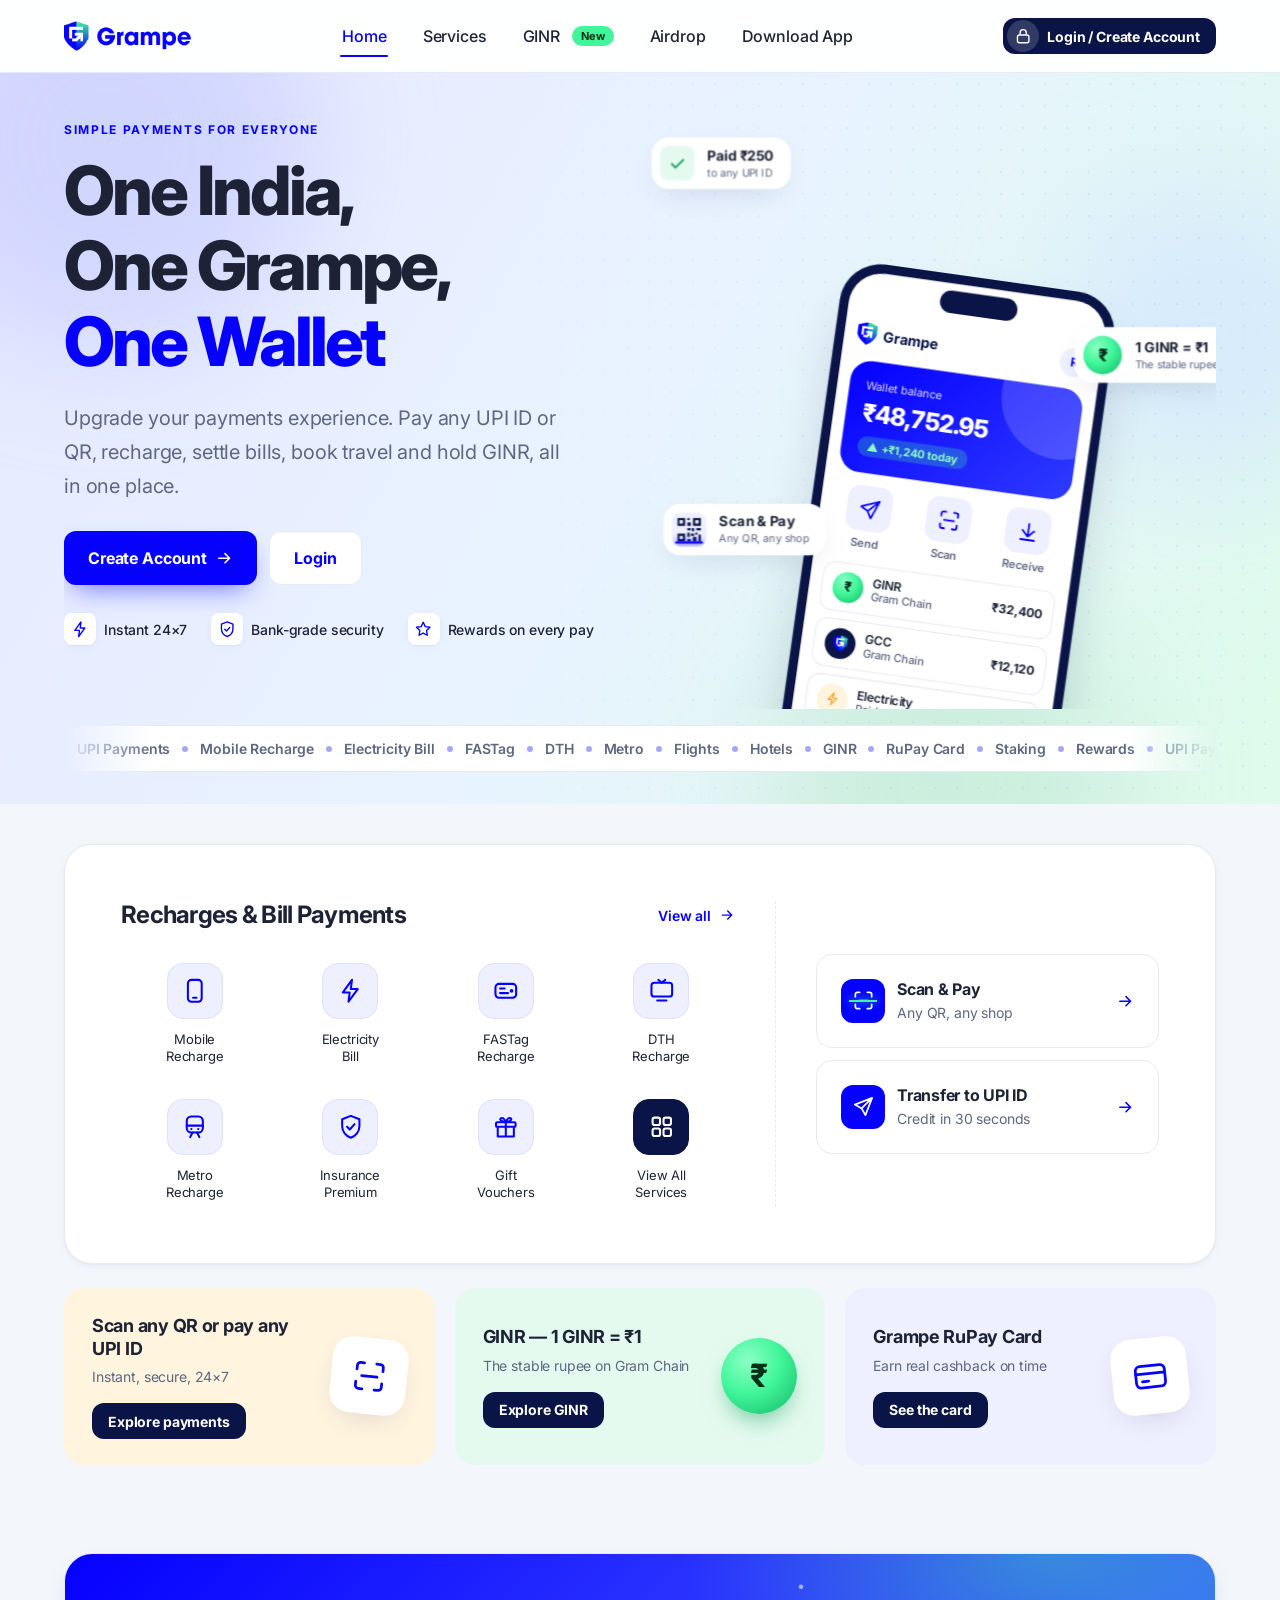
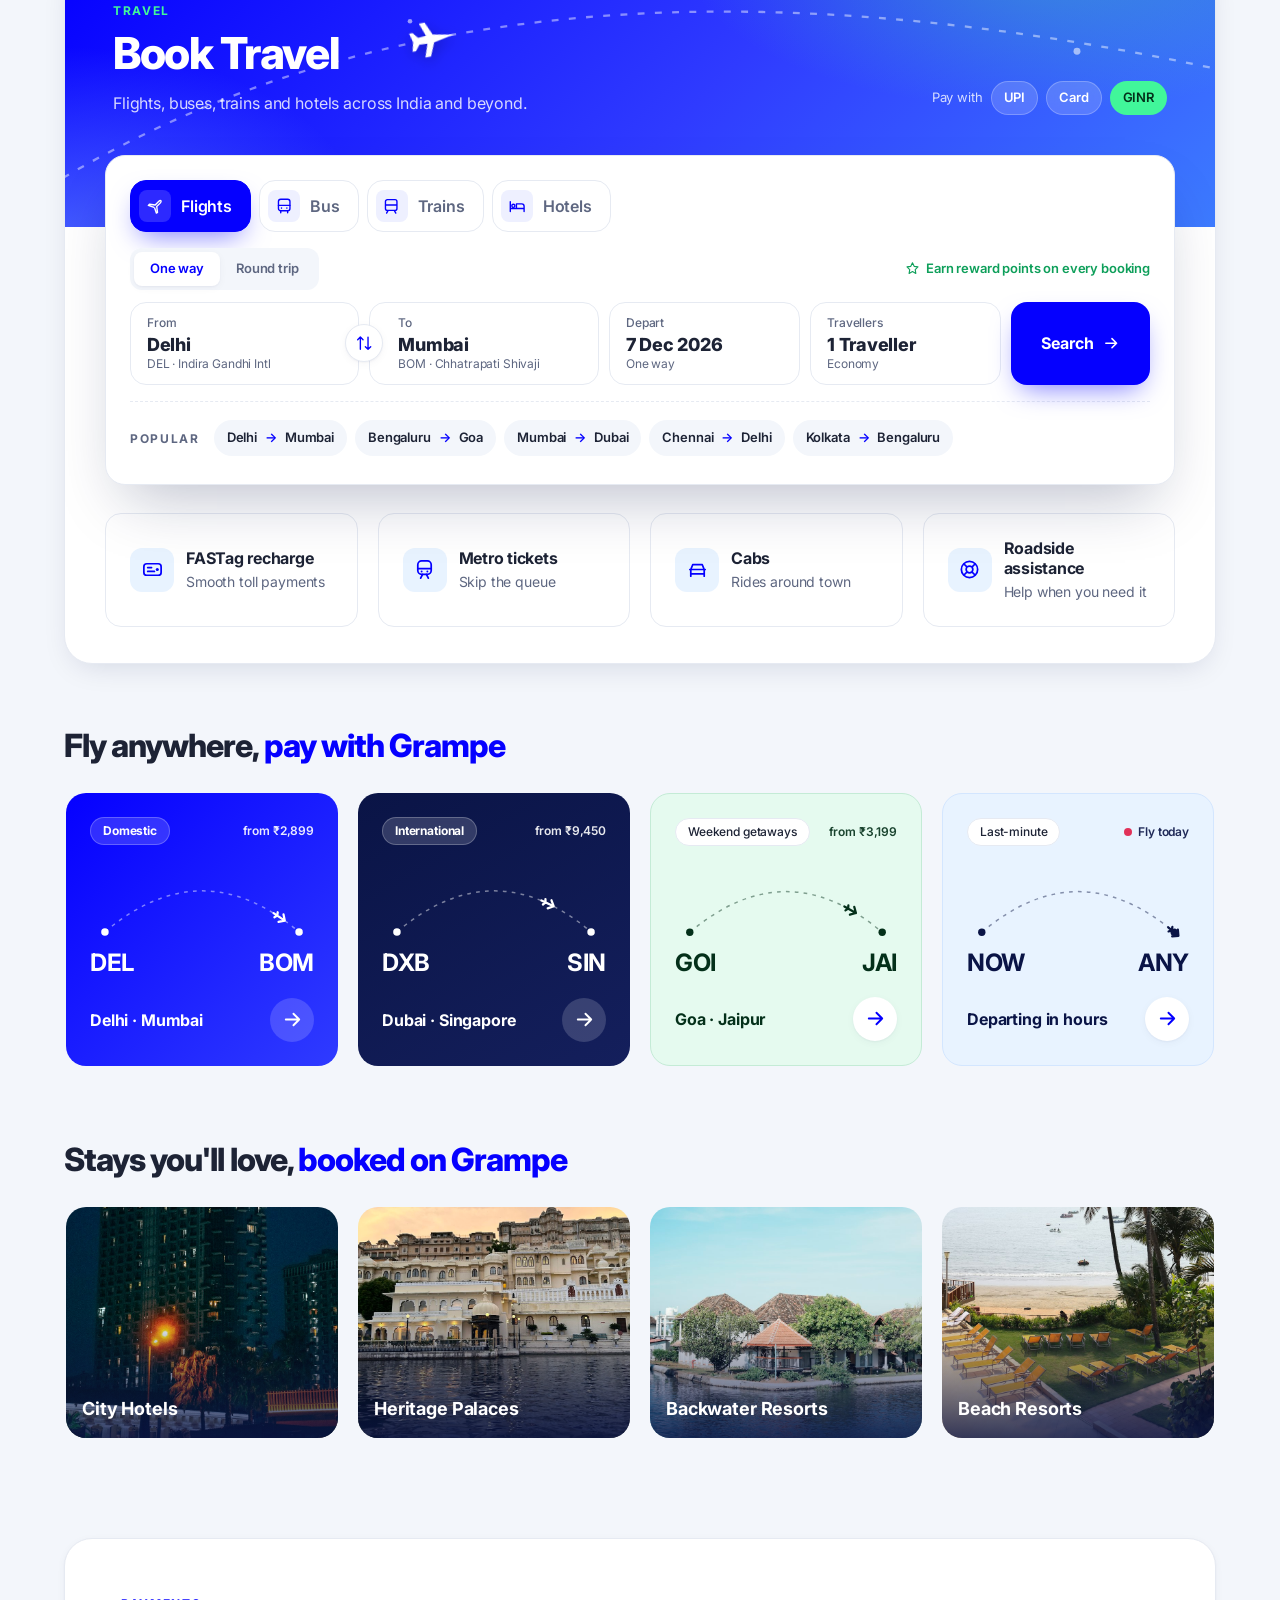
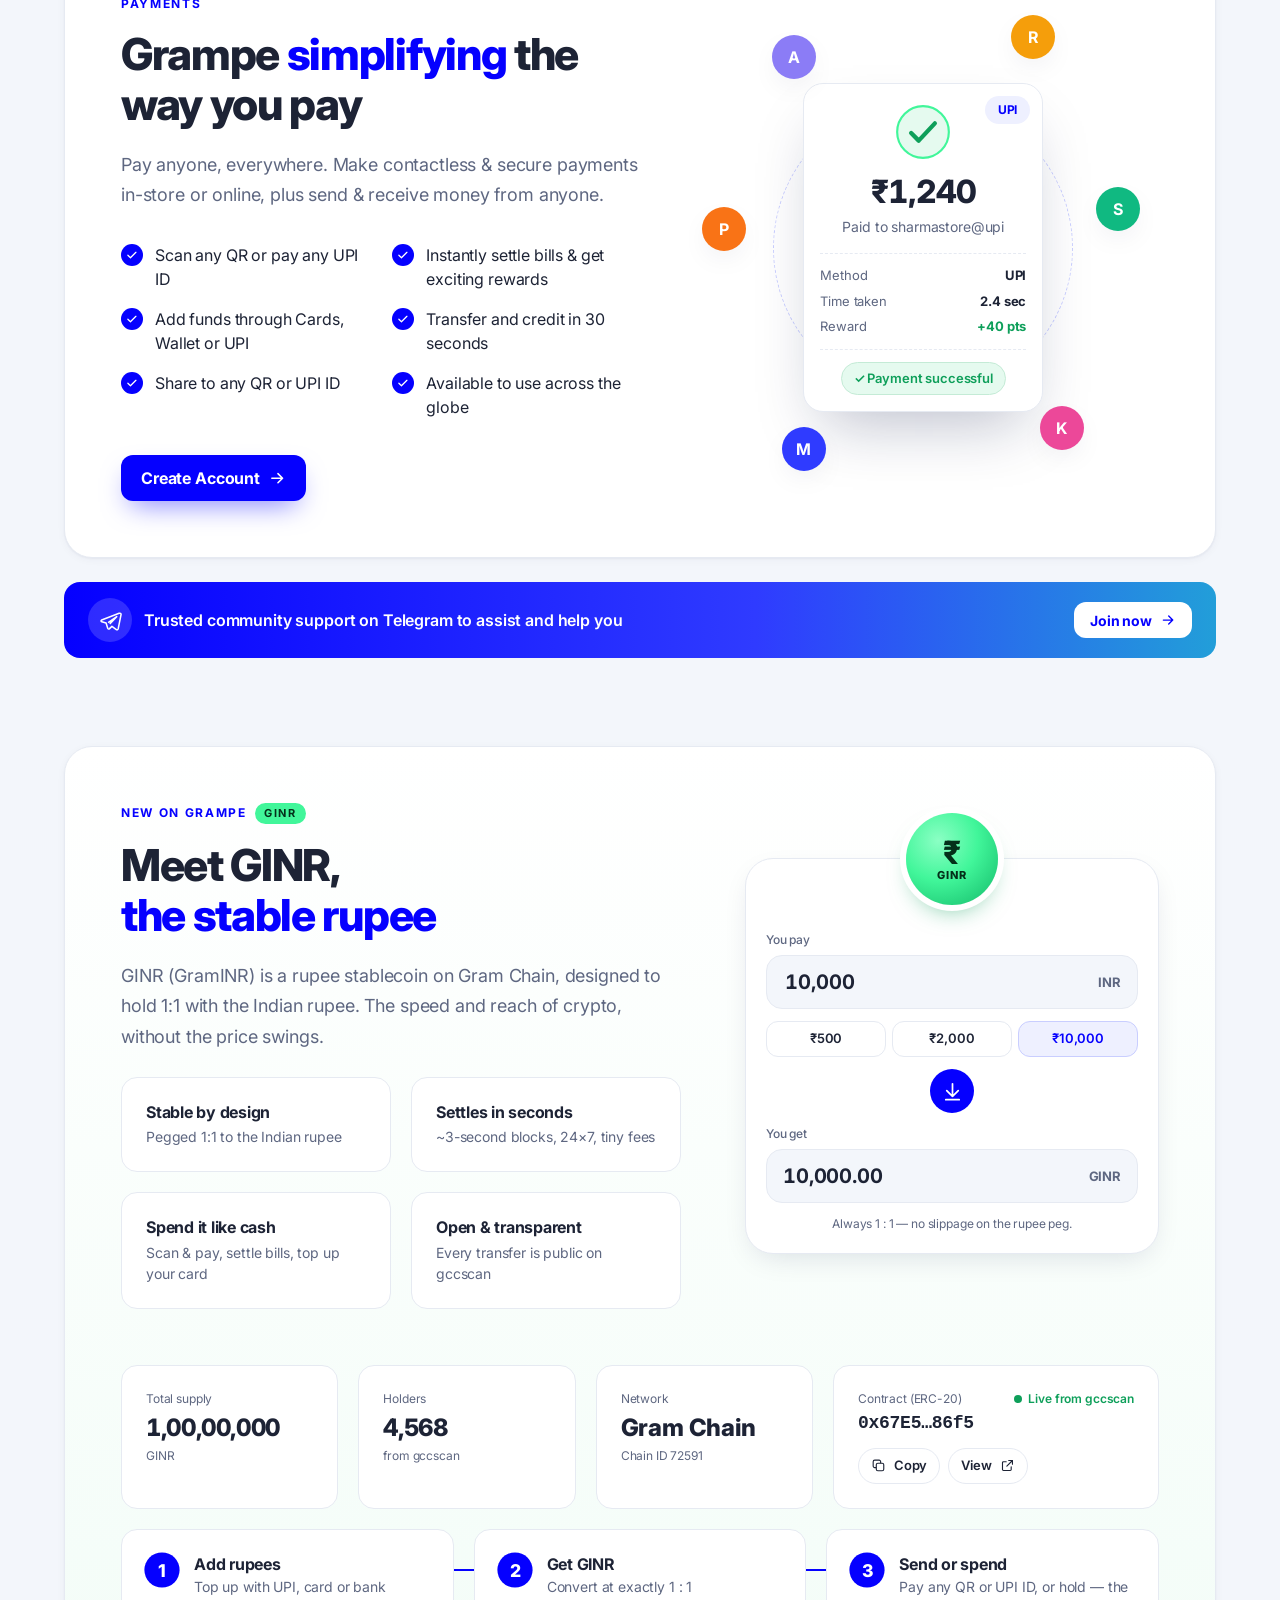
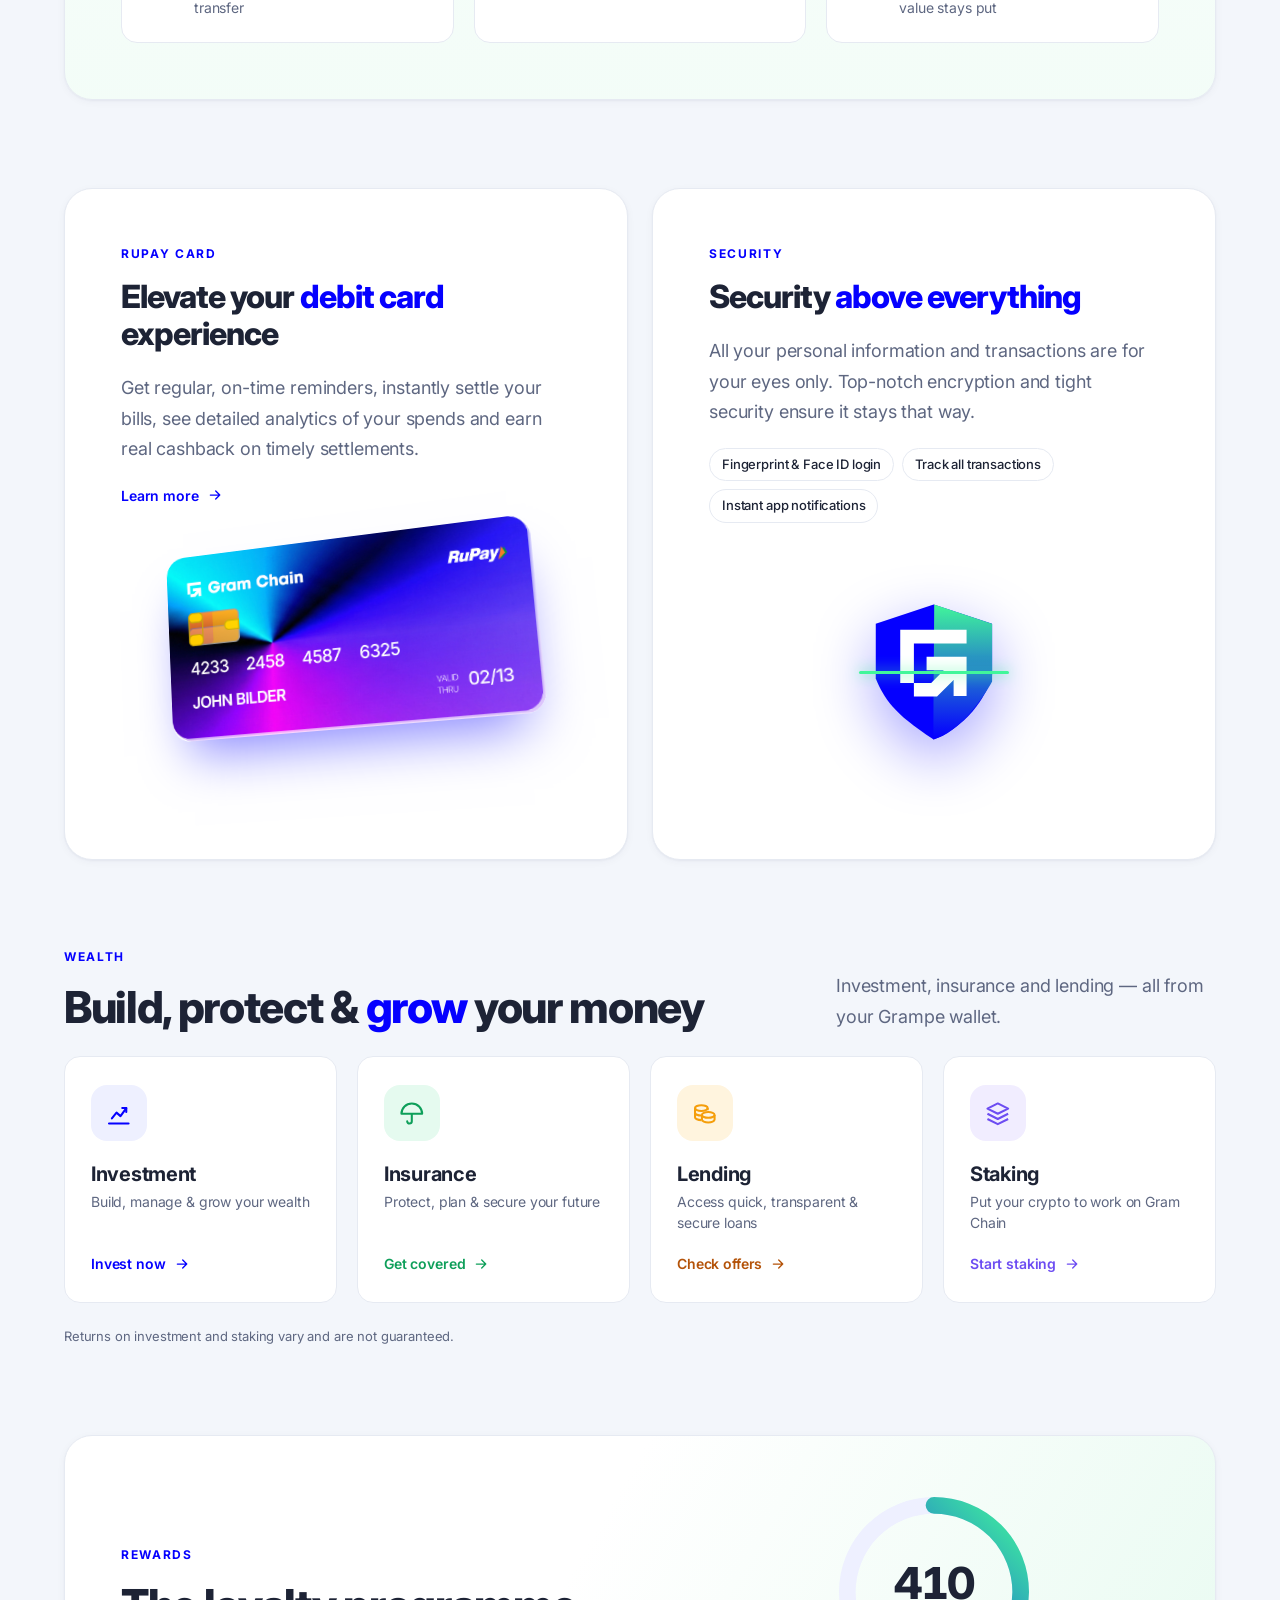
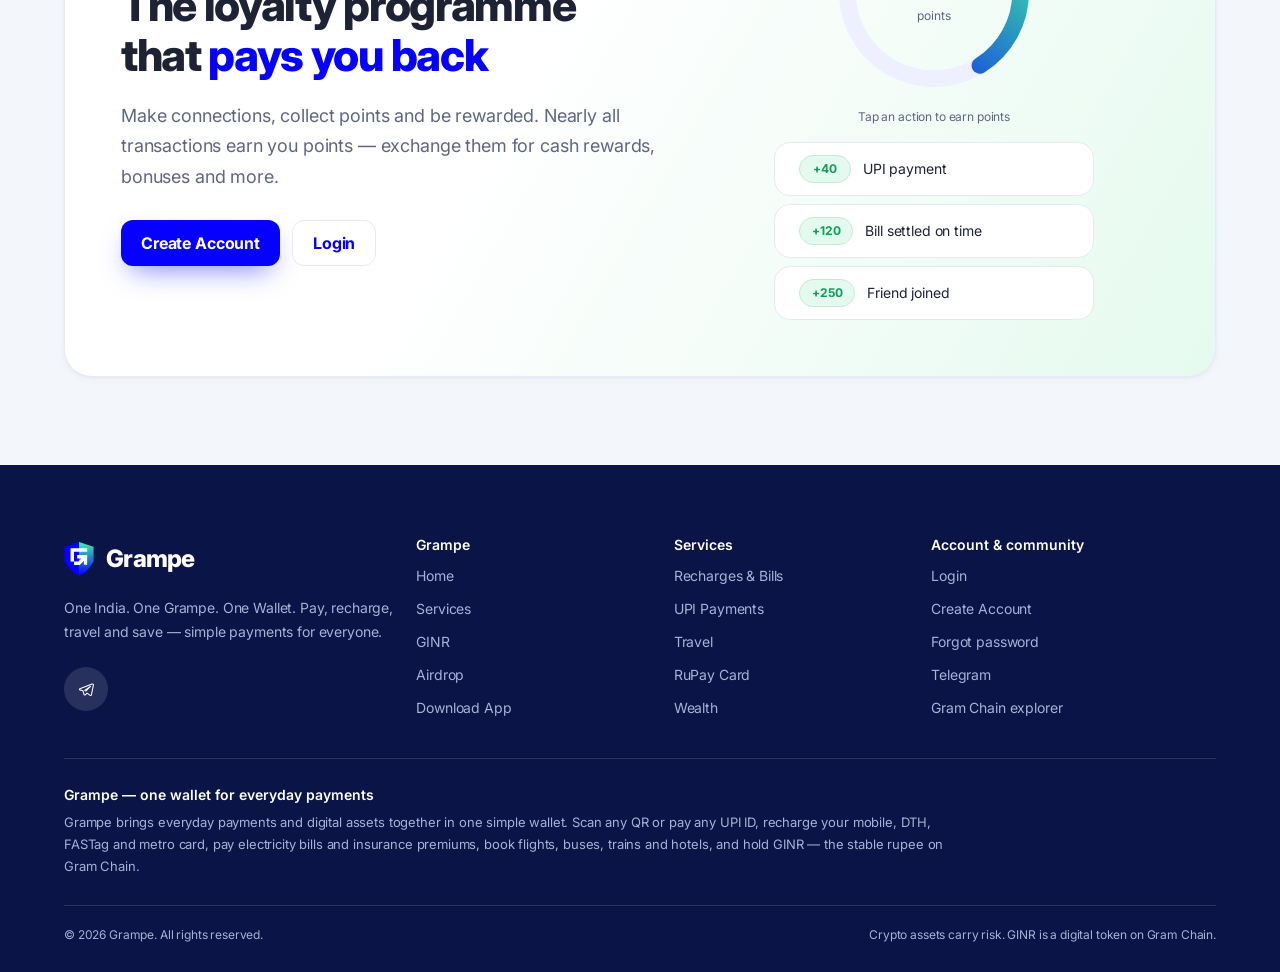
==== index.html @ 8233a0b6 "Grampe home page redesign on a design system - Home page rebuilt in Grampe brand colours and assets " ====
<!doctype html>
<html lang="en" class="no-js">
<head>
  <meta charset="utf-8">
  <script>document.documentElement.classList.remove("no-js");</script>
  <meta name="viewport" content="width=device-width, initial-scale=1">
  <title>Grampe Wallet | One India, One Grampe, One Wallet</title>
  <meta name="description" content="One India. One Grampe. One Wallet. Pay any UPI ID or QR, recharge, pay bills, book travel and hold GINR, the stable rupee on Gram Chain.">
  <meta name="theme-color" content="#0500FF">
  <link rel="canonical" href="https://www.grampe.co/">
  <meta property="og:type" content="website">
  <meta property="og:title" content="Grampe Wallet | One India, One Grampe, One Wallet">
  <meta property="og:description" content="UPI payments, recharges, bills, travel and GINR, the stable rupee on Gram Chain, in one wallet.">
  <meta property="og:url" content="https://www.grampe.co/">
  <link rel="icon" href="assets/img/shield.svg" type="image/svg+xml">
  <link rel="preconnect" href="https://fonts.googleapis.com">
  <link rel="preconnect" href="https://fonts.gstatic.com" crossorigin>
  <link href="https://fonts.googleapis.com/css2?family=Inter:wght@400;500;600;700;800&display=swap" rel="stylesheet">
  <!-- Design system: tokens → components → page -->
  <link rel="stylesheet" href="assets/css/tokens.css">
  <link rel="stylesheet" href="assets/css/components.css">
  <link rel="stylesheet" href="assets/css/home.css">
</head>
<body>

<div class="preloader" id="preloader" aria-hidden="true">
  <div class="pl-mark"><span class="pl-ring"></span><img src="assets/img/shield.svg" alt="" width="44" height="50"></div>
  <div class="pl-bar"><i></i></div>
</div>
<script>setTimeout(function () { document.body.classList.add("is-loaded"); }, 3500);</script>

<a class="skip" href="#main">Skip to content</a>
<div class="progress" aria-hidden="true"><span id="progress"></span></div>

<!-- ================= HEADER ================= -->
<header class="site-header" id="header">
  <div class="container nav-wrap">
    <a href="index.html" class="logo" aria-label="Grampe home"><img src="assets/img/logo.png" alt="Grampe" width="140" height="32"></a>

    <nav class="nav" id="nav" aria-label="Main">
      <span class="nav-ind" aria-hidden="true"></span>
      <a href="index.html" aria-current="page"><span class="icon-tile icon-tile-sm tone-primary nav-ico"><svg class="ico"><use href="assets/img/icons.svg#i-wallet"/></svg></span>Home</a>
      <a href="services.html"><span class="icon-tile icon-tile-sm tone-primary nav-ico"><svg class="ico"><use href="assets/img/icons.svg#i-grid"/></svg></span>Services</a>
      <a href="ginr.html"><span class="icon-tile icon-tile-sm tone-primary nav-ico">₹</span>GINR <span class="badge badge-sm badge-accent">New</span></a>
      <a href="airdrop.html"><span class="icon-tile icon-tile-sm tone-primary nav-ico"><svg class="ico"><use href="assets/img/icons.svg#i-gift"/></svg></span>Airdrop</a>
      <a href="download.html"><span class="icon-tile icon-tile-sm tone-primary nav-ico"><svg class="ico"><use href="assets/img/icons.svg#i-phone"/></svg></span>Download App</a>
      <div class="nav-cta-mobile">
        <a class="btn btn-secondary" href="https://www.grampe.co/Signin.html">Login</a>
        <a class="btn btn-primary" href="https://www.grampe.co/signup.html">Create Account</a>
      </div>
      <p class="nav-help"><a href="https://t.me/GramchainNetwork" target="_blank" rel="noopener">Need help? Ask our Telegram community</a></p>
    </nav>

    <div class="nav-actions">
      <a class="btn btn-dark btn-sm nav-login" href="https://www.grampe.co/Signin.html">
        <span class="icon-tile icon-tile-sm icon-tile-round tone-glass"><svg class="ico"><use href="assets/img/icons.svg#i-lock"/></svg></span>Login / Create Account
      </a>
      <button class="menu-btn" id="menuBtn" aria-label="Open menu" aria-expanded="false" aria-controls="nav"><span></span><span></span></button>
    </div>
  </div>
</header>
<div class="nav-backdrop" id="navBackdrop" aria-hidden="true"></div>

<main id="main">

<!-- ================= 1. BANNER ================= -->
<section class="banner-wrap" aria-labelledby="hero-title">
  <div class="blob b1" aria-hidden="true"></div>
  <div class="blob b2" aria-hidden="true"></div>
  <div class="blob b3" aria-hidden="true"></div>
  <div class="container">
    <div class="banner" id="banner">
      <div class="banner-copy">
        <p class="eyebrow anim-up" style="--d:0">Simple payments for everyone</p>
        <h1 id="hero-title" class="display">
          <span class="line"><span class="anim-up" style="--d:1">One India,</span></span>
          <span class="line"><span class="anim-up" style="--d:2">One Grampe,</span></span>
          <span class="line"><span class="anim-up text-primary" style="--d:3">One <span class="word-swap" id="wordSwap">Wallet</span></span></span>
        </h1>
        <p class="lead anim-up" style="--d:4">Upgrade your payments experience. Pay any UPI ID or QR, recharge, settle bills, book travel and hold GINR, all in one place.</p>
        <div class="cta-row anim-up" style="--d:5">
          <a class="btn btn-primary btn-lg magnetic" href="https://www.grampe.co/signup.html">Create Account <svg class="ico"><use href="assets/img/icons.svg#i-arrow"/></svg></a>
          <a class="btn btn-secondary btn-lg" href="https://www.grampe.co/Signin.html">Login</a>
        </div>
        <ul class="trust anim-up" style="--d:6">
          <li><span class="icon-tile icon-tile-sm tone-white"><svg class="ico"><use href="assets/img/icons.svg#i-bolt"/></svg></span>Instant 24×7</li>
          <li><span class="icon-tile icon-tile-sm tone-white"><svg class="ico"><use href="assets/img/icons.svg#i-shield"/></svg></span>Bank-grade security</li>
          <li><span class="icon-tile icon-tile-sm tone-white"><svg class="ico"><use href="assets/img/icons.svg#i-star"/></svg></span>Rewards on every pay</li>
        </ul>
      </div>

      <div class="banner-visual" aria-hidden="true">
        <div class="tilt" id="tilt">
          <div class="phone">
            <div class="phone-notch"></div>
            <div class="screen">
              <div class="s-top"><img src="assets/img/shield.svg" alt="" width="20" height="22"><b>Grampe</b><span class="avatar avatar-sm avatar-soft">R</span></div>
              <div class="s-bal">
                <small>Wallet balance</small>
                <strong>₹<span id="balance">48,752.95</span></strong>
                <span class="badge badge-sm">▲ +₹1,240 today</span>
              </div>
              <div class="s-acts">
                <span><i class="icon-tile tone-primary"><svg class="ico"><use href="assets/img/icons.svg#i-send"/></svg></i>Send</span>
                <span><i class="icon-tile tone-primary"><svg class="ico"><use href="assets/img/icons.svg#i-scan"/></svg></i>Scan</span>
                <span><i class="icon-tile tone-primary"><svg class="ico"><use href="assets/img/icons.svg#i-receive"/></svg></i>Receive</span>
              </div>
              <div class="s-list">
                <div class="s-row"><b class="coin coin-ginr">₹</b><span>GINR<small>Gram Chain</small></span><em>₹32,400</em></div>
                <div class="s-row"><b class="coin coin-gcc"><img src="assets/img/shield.svg" alt="" width="14" height="16"></b><span>GCC<small>Gram Chain</small></span><em>₹12,120</em></div>
                <div class="s-row"><b class="coin coin-bill"><svg class="ico"><use href="assets/img/icons.svg#i-bolt"/></svg></b><span>Electricity<small>Paid · +120 pts</small></span><em class="text-danger">−₹1,240</em></div>
              </div>
            </div>
          </div>
          <div class="float-note fn-1"><span class="icon-tile icon-tile-sm tone-success"><svg class="ico"><use href="assets/img/icons.svg#i-check"/></svg></span><div><b>Paid ₹250</b><small>to any UPI ID</small></div></div>
          <div class="float-note fn-2"><span class="coin coin-lg coin-ginr">₹</span><div><b>1 GINR = ₹1</b><small>The stable rupee</small></div></div>
          <div class="float-note fn-3"><span class="qr-mini"><svg viewBox="0 0 21 21" aria-hidden="true"><path d="M0 0h7v7H0zM2 2v3h3V2zM14 0h7v7h-7zM16 2v3h3V2zM0 14h7v7H0zM2 16v3h3v-3zM9 0h2v2H9zM9 4h3v3H9zM9 9h3v2H9zM13 9h2v3h-2zM17 9h4v2h-4zM9 13h2v4H9zM12 14h3v2h-3zM16 13h2v2h-2zM14 17h3v4h-3zM19 15h2v6h-2zM9 19h3v2H9z"/></svg><i class="qr-scan"></i></span><div><b>Scan &amp; Pay</b><small>Any QR, any shop</small></div></div>
        </div>
        <div class="toast" id="toast" role="status" aria-live="off">
          <span class="icon-tile icon-tile-sm icon-tile-round tone-accent"><svg class="ico"><use href="assets/img/icons.svg#i-check"/></svg></span>
          <div><b id="toastT">₹1,240 paid</b><small id="toastS">to sharmastore@upi</small></div>
        </div>
      </div>
    </div>

    <div class="ticker" aria-hidden="true">
      <div class="ticker-track">
        <span>UPI Payments</span><span>Mobile Recharge</span><span>Electricity Bill</span><span>FASTag</span><span>DTH</span><span>Metro</span><span>Flights</span><span>Hotels</span><span>GINR</span><span>RuPay Card</span><span>Staking</span><span>Rewards</span>
        <span>UPI Payments</span><span>Mobile Recharge</span><span>Electricity Bill</span><span>FASTag</span><span>DTH</span><span>Metro</span><span>Flights</span><span>Hotels</span><span>GINR</span><span>RuPay Card</span><span>Staking</span><span>Rewards</span>
      </div>
    </div>
  </div>
</section>

<!-- ================= 2. RECHARGES & BILLS ================= -->
<section id="bills" aria-labelledby="bills-title">
  <div class="container">
    <div class="card card-pad bills reveal">
      <div>
        <div class="card-head">
          <h2 id="bills-title" class="card-title">Recharges &amp; Bill Payments</h2>
          <a class="link" href="services.html#bills">View all <svg class="ico"><use href="assets/img/icons.svg#i-arrow"/></svg></a>
        </div>
        <div class="qa-grid stagger">
          <a href="services.html#bills" class="qa"><span class="icon-tile icon-tile-lg tone-primary"><svg class="ico"><use href="assets/img/icons.svg#i-phone"/></svg></span>Mobile<br>Recharge</a>
          <a href="services.html#bills" class="qa"><span class="icon-tile icon-tile-lg tone-primary"><svg class="ico"><use href="assets/img/icons.svg#i-bolt"/></svg></span>Electricity<br>Bill</a>
          <a href="services.html#bills" class="qa"><span class="icon-tile icon-tile-lg tone-primary"><svg class="ico"><use href="assets/img/icons.svg#i-tag"/></svg></span>FASTag<br>Recharge</a>
          <a href="services.html#bills" class="qa"><span class="icon-tile icon-tile-lg tone-primary"><svg class="ico"><use href="assets/img/icons.svg#i-tv"/></svg></span>DTH<br>Recharge</a>
          <a href="services.html#bills" class="qa"><span class="icon-tile icon-tile-lg tone-primary"><svg class="ico"><use href="assets/img/icons.svg#i-metro"/></svg></span>Metro<br>Recharge</a>
          <a href="services.html#bills" class="qa"><span class="icon-tile icon-tile-lg tone-primary"><svg class="ico"><use href="assets/img/icons.svg#i-shield"/></svg></span>Insurance<br>Premium</a>
          <a href="services.html#bills" class="qa"><span class="icon-tile icon-tile-lg tone-primary"><svg class="ico"><use href="assets/img/icons.svg#i-gift"/></svg></span>Gift<br>Vouchers</a>
          <a href="services.html" class="qa"><span class="icon-tile icon-tile-lg tone-dark"><svg class="ico"><use href="assets/img/icons.svg#i-grid"/></svg></span>View All<br>Services</a>
        </div>
      </div>
      <div class="bills-side">
        <a href="services.html#pay" class="tile tile-row tile-link qp">
          <span class="icon-tile tone-solid"><svg class="ico"><use href="assets/img/icons.svg#i-scan"/></svg><i class="scanline"></i></span>
          <span><b class="tile-title">Scan &amp; Pay</b><small class="tile-text">Any QR, any shop</small></span>
          <svg class="ico qp-go"><use href="assets/img/icons.svg#i-arrow"/></svg>
        </a>
        <a href="services.html#pay" class="tile tile-row tile-link qp">
          <span class="icon-tile tone-solid"><svg class="ico"><use href="assets/img/icons.svg#i-send"/></svg></span>
          <span><b class="tile-title">Transfer to UPI ID</b><small class="tile-text">Credit in 30 seconds</small></span>
          <svg class="ico qp-go"><use href="assets/img/icons.svg#i-arrow"/></svg>
        </a>
      </div>
    </div>

    <div class="promos">
      <a href="services.html#pay" class="promo promo-cream reveal spot">
        <div><h3 class="title">Scan any QR or pay any UPI ID</h3><p class="body-sm">Instant, secure, 24×7</p><span class="btn btn-dark btn-sm">Explore payments</span></div>
        <span class="icon-tile icon-tile-xl tone-white promo-qr"><svg class="ico"><use href="assets/img/icons.svg#i-scan"/></svg></span>
      </a>
      <a href="ginr.html" class="promo promo-mint reveal spot">
        <div><h3 class="title">GINR — 1 GINR = ₹1</h3><p class="body-sm">The stable rupee on Gram Chain</p><span class="btn btn-dark btn-sm">Explore GINR</span></div>
        <span class="coin coin-ginr promo-coin">₹</span>
      </a>
      <a href="services.html#card" class="promo promo-blue reveal spot">
        <div><h3 class="title">Grampe RuPay Card</h3><p class="body-sm">Earn real cashback on time</p><span class="btn btn-dark btn-sm">See the card</span></div>
        <span class="icon-tile icon-tile-xl tone-white promo-cardart"><svg class="ico"><use href="assets/img/icons.svg#i-card"/></svg></span>
      </a>
    </div>
  </div>
</section>

<!-- ================= 3. TRAVEL ================= -->
<section id="travel" aria-labelledby="travel-title">
  <div class="container">
    <div class="card travel reveal">
      <div class="tv-hero">
        <div class="tv-sky" aria-hidden="true">
          <span class="cloud cl1"></span><span class="cloud cl2"></span><span class="cloud cl3"></span><span class="cloud cl4"></span>
          <svg class="tv-flight" viewBox="0 0 1000 260" preserveAspectRatio="xMidYMid slice">
            <path id="tvPath" class="tv-trail" d="M-40 230 C 220 60, 560 10, 1040 120"/>
            <g class="tv-plane"><path d="M14 0 L-4 -3.5 L-9 -15 L-14 -15 L-10 -3.5 L-17 -3 L-21 -8 L-24 -8 L-22 0 L-24 8 L-21 8 L-17 3 L-10 3.5 L-14 15 L-9 15 L-4 3.5 Z"/><animateMotion dur="9s" repeatCount="indefinite" rotate="auto"><mpath href="#tvPath"/></animateMotion></g>
            <circle cx="120" cy="190" r="3"/><circle cx="880" cy="96" r="3"/><circle cx="640" cy="40" r="2"/><circle cx="300" cy="70" r="2"/>
          </svg>
        </div>
        <div class="tv-head">
          <div>
            <p class="eyebrow eyebrow-on-dark">Travel</p>
            <h2 id="travel-title" class="h2">Book Travel</h2>
            <p class="tv-sub">Flights, buses, trains and hotels across India and beyond.</p>
          </div>
          <div class="tv-pay"><span>Pay with</span><span class="badge badge-lg badge-glass">UPI</span><span class="badge badge-lg badge-glass">Card</span><span class="badge badge-lg badge-accent">GINR</span></div>
        </div>
      </div>

      <div class="tv-panel">
        <div class="tabs" role="tablist" aria-label="Travel type">
          <button role="tab" aria-selected="true" aria-controls="bk" id="t-flights" data-mode="flights"><i class="icon-tile icon-tile-sm tone-primary"><svg class="ico"><use href="assets/img/icons.svg#i-plane"/></svg></i>Flights</button>
          <button role="tab" aria-selected="false" aria-controls="bk" id="t-bus" data-mode="bus" tabindex="-1"><i class="icon-tile icon-tile-sm tone-primary"><svg class="ico"><use href="assets/img/icons.svg#i-bus"/></svg></i>Bus</button>
          <button role="tab" aria-selected="false" aria-controls="bk" id="t-trains" data-mode="trains" tabindex="-1"><i class="icon-tile icon-tile-sm tone-primary"><svg class="ico"><use href="assets/img/icons.svg#i-train"/></svg></i>Trains</button>
          <button role="tab" aria-selected="false" aria-controls="bk" id="t-hotels" data-mode="hotels" tabindex="-1"><i class="icon-tile icon-tile-sm tone-primary"><svg class="ico"><use href="assets/img/icons.svg#i-bed"/></svg></i>Hotels</button>
        </div>

        <div class="tv-bar">
          <div class="segmented" id="trip" role="radiogroup" aria-label="Trip type">
            <button type="button" role="radio" aria-checked="true" data-trip="one">One way</button>
            <button type="button" role="radio" aria-checked="false" data-trip="round">Round trip</button>
          </div>
          <span class="tv-note"><svg class="ico"><use href="assets/img/icons.svg#i-star"/></svg>Earn reward points on every booking</span>
        </div>

        <div class="bk" id="bk" role="tabpanel" aria-labelledby="t-flights">
          <div class="field"><small class="field-label" data-l1>From</small><b class="field-value" data-v1>Delhi</b><span class="field-hint" data-s1>DEL · Indira Gandhi Intl</span></div>
          <button class="icon-btn icon-btn-sm bk-swap" id="bkSwap" type="button" aria-label="Swap from and to"><svg class="ico"><use href="assets/img/icons.svg#i-swap"/></svg></button>
          <div class="field"><small class="field-label" data-l2>To</small><b class="field-value" data-v2>Mumbai</b><span class="field-hint" data-s2>BOM · Chhatrapati Shivaji</span></div>
          <div class="field"><small class="field-label" data-l3>Depart</small><b class="field-value" data-v3 id="bkDate">—</b><span class="field-hint" data-s3>One way</span></div>
          <div class="field"><small class="field-label" data-l4>Travellers</small><b class="field-value" data-v4>1 Traveller</b><span class="field-hint" data-s4>Economy</span></div>
          <a class="btn btn-primary btn-lg bk-go" href="https://www.grampe.co/Signin.html"><svg class="ico"><use href="assets/img/icons.svg#i-arrow"/></svg><span>Search</span></a>
        </div>

        <div class="popular">
          <span class="caption pop-label">Popular</span>
          <div class="pop-list" id="popular"></div>
        </div>
      </div>

      <div class="tv-also">
        <a href="services.html#bills" class="tile tile-row tile-link"><span class="icon-tile tone-sky"><svg class="ico"><use href="assets/img/icons.svg#i-tag"/></svg></span><span><b class="tile-title">FASTag recharge</b><small class="tile-text">Smooth toll payments</small></span></a>
        <a href="services.html#travel" class="tile tile-row tile-link"><span class="icon-tile tone-sky"><svg class="ico"><use href="assets/img/icons.svg#i-metro"/></svg></span><span><b class="tile-title">Metro tickets</b><small class="tile-text">Skip the queue</small></span></a>
        <a href="services.html#travel" class="tile tile-row tile-link"><span class="icon-tile tone-sky"><svg class="ico"><use href="assets/img/icons.svg#i-car"/></svg></span><span><b class="tile-title">Cabs</b><small class="tile-text">Rides around town</small></span></a>
        <a href="services.html#travel" class="tile tile-row tile-link"><span class="icon-tile tone-sky"><svg class="ico"><use href="assets/img/icons.svg#i-life"/></svg></span><span><b class="tile-title">Roadside assistance</b><small class="tile-text">Help when you need it</small></span></a>
      </div>
    </div>

    <div class="section-head-row reveal">
      <h2 class="h3">Fly anywhere, <span class="text-primary">pay with Grampe</span></h2>
      <div class="arrows"><button class="icon-btn arr" data-scroll="fly" data-dir="-1" aria-label="Previous"><svg class="ico flip"><use href="assets/img/icons.svg#i-arrow"/></svg></button><button class="icon-btn arr" data-scroll="fly" data-dir="1" aria-label="Next"><svg class="ico"><use href="assets/img/icons.svg#i-arrow"/></svg></button></div>
    </div>
    <div class="rail" id="fly">
      <a href="services.html#travel" class="fly fly-blue reveal">
        <div class="fly-top"><span class="badge badge-glass">Domestic</span><span class="fly-price">from ₹2,899</span></div>
        <svg class="route" viewBox="0 0 300 120" aria-hidden="true"><path id="r1" d="M20 95 Q150 -15 280 95" class="route-path"/><circle cx="20" cy="95" r="5" class="route-dot"/><circle cx="280" cy="95" r="5" class="route-dot"/><g class="route-plane"><path d="M-9 0 9 0M3-6 9 0 3 6M-5-4l2 4-2 4" /><animateMotion dur="3.6s" repeatCount="indefinite" rotate="auto"><mpath href="#r1"/></animateMotion></g></svg>
        <div class="fly-codes"><b>DEL</b><b>BOM</b></div>
        <div class="fly-foot"><strong>Delhi · Mumbai</strong><span class="icon-tile icon-tile-round tone-glass"><svg class="ico"><use href="assets/img/icons.svg#i-arrow"/></svg></span></div>
      </a>
      <a href="services.html#travel" class="fly fly-navy reveal">
        <div class="fly-top"><span class="badge badge-glass">International</span><span class="fly-price">from ₹9,450</span></div>
        <svg class="route" viewBox="0 0 300 120" aria-hidden="true"><path id="r2" d="M20 95 Q150 -15 280 95" class="route-path"/><circle cx="20" cy="95" r="5" class="route-dot"/><circle cx="280" cy="95" r="5" class="route-dot"/><g class="route-plane"><path d="M-9 0 9 0M3-6 9 0 3 6M-5-4l2 4-2 4" /><animateMotion dur="4.2s" repeatCount="indefinite" rotate="auto"><mpath href="#r2"/></animateMotion></g></svg>
        <div class="fly-codes"><b>DXB</b><b>SIN</b></div>
        <div class="fly-foot"><strong>Dubai · Singapore</strong><span class="icon-tile icon-tile-round tone-glass"><svg class="ico"><use href="assets/img/icons.svg#i-arrow"/></svg></span></div>
      </a>
      <a href="services.html#travel" class="fly fly-mint reveal">
        <div class="fly-top"><span class="badge badge-outline">Weekend getaways</span><span class="fly-price">from ₹3,199</span></div>
        <svg class="route" viewBox="0 0 300 120" aria-hidden="true"><path id="r3" d="M20 95 Q150 -15 280 95" class="route-path"/><circle cx="20" cy="95" r="5" class="route-dot"/><circle cx="280" cy="95" r="5" class="route-dot"/><g class="route-plane"><path d="M-9 0 9 0M3-6 9 0 3 6M-5-4l2 4-2 4" /><animateMotion dur="3.9s" repeatCount="indefinite" rotate="auto"><mpath href="#r3"/></animateMotion></g></svg>
        <div class="fly-codes"><b>GOI</b><b>JAI</b></div>
        <div class="fly-foot"><strong>Goa · Jaipur</strong><span class="icon-tile icon-tile-round tone-white"><svg class="ico"><use href="assets/img/icons.svg#i-arrow"/></svg></span></div>
      </a>
      <a href="services.html#travel" class="fly fly-sky reveal">
        <div class="fly-top"><span class="badge badge-outline">Last-minute</span><span class="fly-price"><i class="live-dot live-dot-danger"></i>Fly today</span></div>
        <svg class="route" viewBox="0 0 300 120" aria-hidden="true"><path id="r4" d="M20 95 Q150 -15 280 95" class="route-path"/><circle cx="20" cy="95" r="5" class="route-dot"/><circle cx="280" cy="95" r="5" class="route-dot"/><g class="route-plane"><path d="M-9 0 9 0M3-6 9 0 3 6M-5-4l2 4-2 4" /><animateMotion dur="3.2s" repeatCount="indefinite" rotate="auto"><mpath href="#r4"/></animateMotion></g></svg>
        <div class="fly-codes"><b>NOW</b><b>ANY</b></div>
        <div class="fly-foot"><strong>Departing in hours</strong><span class="icon-tile icon-tile-round tone-white"><svg class="ico"><use href="assets/img/icons.svg#i-arrow"/></svg></span></div>
      </a>
    </div>

    <div class="section-head-row reveal">
      <h2 class="h3">Stays you'll love, <span class="text-primary">booked on Grampe</span></h2>
      <div class="arrows"><button class="icon-btn arr" data-scroll="stays" data-dir="-1" aria-label="Previous"><svg class="ico flip"><use href="assets/img/icons.svg#i-arrow"/></svg></button><button class="icon-btn arr" data-scroll="stays" data-dir="1" aria-label="Next"><svg class="ico"><use href="assets/img/icons.svg#i-arrow"/></svg></button></div>
    </div>
    <div class="rail" id="stays">
      <a href="services.html#travel" class="stay reveal"><img src="assets/img/stays/city.jpg" alt="City hotel skyline at dusk" loading="lazy" width="900" height="675"><div class="stay-cap"><b>City Hotels</b><span>Business &amp; leisure stays <svg class="ico"><use href="assets/img/icons.svg#i-arrow"/></svg></span></div></a>
      <a href="services.html#travel" class="stay reveal"><img src="assets/img/stays/heritage.jpg" alt="Heritage palace" loading="lazy" width="900" height="675"><div class="stay-cap"><b>Heritage Palaces</b><span>Royal Rajasthan &amp; more <svg class="ico"><use href="assets/img/icons.svg#i-arrow"/></svg></span></div></a>
      <a href="services.html#travel" class="stay reveal"><img src="assets/img/stays/backwaters.jpg" alt="Kerala backwater resort" loading="lazy" width="900" height="675"><div class="stay-cap"><b>Backwater Resorts</b><span>Houseboats &amp; lakeside <svg class="ico"><use href="assets/img/icons.svg#i-arrow"/></svg></span></div></a>
      <a href="services.html#travel" class="stay reveal"><img src="assets/img/stays/beach.jpg" alt="Beach resort" loading="lazy" width="900" height="675"><div class="stay-cap"><b>Beach Resorts</b><span>Goa, Andaman &amp; beyond <svg class="ico"><use href="assets/img/icons.svg#i-arrow"/></svg></span></div></a>
    </div>
  </div>
</section>

<!-- ================= 4. PAY ANYONE ================= -->
<section id="pay" aria-labelledby="pay-title">
  <div class="container">
    <div class="card card-pad pay reveal">
      <div class="section-head">
        <p class="eyebrow">Payments</p>
        <h2 id="pay-title" class="h2">Grampe <span class="text-primary">simplifying</span> the way you pay</h2>
        <p class="sub">Pay anyone, everywhere. Make contactless &amp; secure payments in-store or online, plus send &amp; receive money from anyone.</p>
        <ul class="check-list check-list-2 stagger">
          <li><span class="icon-tile icon-tile-xs tone-solid"><svg class="ico"><use href="assets/img/icons.svg#i-check"/></svg></span>Scan any QR or pay any UPI ID</li>
          <li><span class="icon-tile icon-tile-xs tone-solid"><svg class="ico"><use href="assets/img/icons.svg#i-check"/></svg></span>Instantly settle bills &amp; get exciting rewards</li>
          <li><span class="icon-tile icon-tile-xs tone-solid"><svg class="ico"><use href="assets/img/icons.svg#i-check"/></svg></span>Add funds through Cards, Wallet or UPI</li>
          <li><span class="icon-tile icon-tile-xs tone-solid"><svg class="ico"><use href="assets/img/icons.svg#i-check"/></svg></span>Transfer and credit in 30 seconds</li>
          <li><span class="icon-tile icon-tile-xs tone-solid"><svg class="ico"><use href="assets/img/icons.svg#i-check"/></svg></span>Share to any QR or UPI ID</li>
          <li><span class="icon-tile icon-tile-xs tone-solid"><svg class="ico"><use href="assets/img/icons.svg#i-check"/></svg></span>Available to use across the globe</li>
        </ul>
        <a class="btn btn-primary magnetic" href="https://www.grampe.co/signup.html">Create Account <svg class="ico"><use href="assets/img/icons.svg#i-arrow"/></svg></a>
      </div>
      <div class="pay-visual" id="payVisual" aria-hidden="true">
        <div class="ring ring-1"></div><div class="ring ring-2"></div>
        <span class="avatar avatar-1 pv pv-a" data-p="a1">A</span><span class="avatar avatar-2 pv pv-r" data-p="a2">R</span><span class="avatar avatar-3 pv pv-s" data-p="a3">S</span><span class="avatar avatar-4 pv pv-k" data-p="a4">K</span><span class="avatar avatar-5 pv pv-m" data-p="a5">M</span><span class="avatar avatar-6 pv pv-p" data-p="a6">P</span>
        <div class="bubble" id="payBubble"><i class="coin coin-sm coin-upi" id="payBubbleCoin">₹</i><span id="payBubbleText">Send ₹1,240 via UPI</span></div>
        <div class="receipt" id="payReceipt">
          <span class="badge badge-primary r-tag" id="payTag">UPI</span>
          <svg class="tick" viewBox="0 0 52 52"><circle cx="26" cy="26" r="24"/><path d="m15 27 7 7 15-16"/></svg>
          <p class="r-amt" id="payAmt">₹1,240</p>
          <p class="body-sm r-to" id="payTo">Paid to sharmastore@upi</p>
          <div class="r-rows"><div><span>Method</span><b id="payMethod">UPI</b></div><div><span>Time taken</span><b id="payTime">2.4 sec</b></div><div><span>Reward</span><b class="text-success" id="payReward">+40 pts</b></div></div>
          <p class="r-ok"><span class="badge badge-lg badge-success" id="payOk">✓ Payment successful</span></p>
        </div>
      </div>
    </div>

    <a class="tg-strip reveal" href="https://t.me/GramchainNetwork" target="_blank" rel="noopener">
      <span class="icon-tile icon-tile-round tone-glass"><svg class="ico"><use href="assets/img/icons.svg#i-tg"/></svg></span>
      <span class="tg-text">Trusted community support on Telegram to assist and help you</span>
      <span class="btn btn-light btn-sm">Join now <svg class="ico"><use href="assets/img/icons.svg#i-arrow"/></svg></span>
    </a>
  </div>
</section>

<!-- ================= 5. GINR ================= -->
<section id="ginr" aria-labelledby="ginr-title">
  <div class="container">
    <div class="card card-pad ginr reveal">
      <div class="ginr-grid">
        <div class="section-head">
          <p class="eyebrow">New on Grampe <span class="badge badge-sm badge-accent">GINR</span></p>
          <h2 id="ginr-title" class="h2">Meet GINR,<br><span class="text-primary">the stable rupee</span></h2>
          <p class="sub">GINR (GramINR) is a rupee stablecoin on Gram Chain, designed to hold 1:1 with the Indian rupee. The speed and reach of crypto, without the price swings.</p>
          <div class="feats stagger">
            <div class="tile"><b class="tile-title">Stable by design</b><span class="tile-text">Pegged 1:1 to the Indian rupee</span></div>
            <div class="tile"><b class="tile-title">Settles in seconds</b><span class="tile-text">~3-second blocks, 24×7, tiny fees</span></div>
            <div class="tile"><b class="tile-title">Spend it like cash</b><span class="tile-text">Scan &amp; pay, settle bills, top up your card</span></div>
            <div class="tile"><b class="tile-title">Open &amp; transparent</b><span class="tile-text">Every transfer is public on gccscan</span></div>
          </div>
        </div>
        <div class="conv">
          <div class="coin3d" id="coin" title="Tap to flip"><div class="coin-face front">₹<small>GINR</small></div><div class="coin-face back"><img src="assets/img/shield.svg" alt="" width="40" height="45"></div></div>
          <label><span class="field-label">You pay</span><span class="field field-control"><input id="cvIn" type="text" inputmode="decimal" value="10,000" aria-label="Amount in INR"><b>INR</b></span></label>
          <div class="cv-chips" role="group" aria-label="Quick amounts"><button class="chip" data-amt="500">₹500</button><button class="chip" data-amt="2000">₹2,000</button><button class="chip" data-amt="10000">₹10,000</button></div>
          <div class="icon-tile icon-tile-round tone-solid cv-mid"><svg class="ico"><use href="assets/img/icons.svg#i-receive"/></svg></div>
          <div><span class="field-label">You get</span><span class="field field-control"><output id="cvOut" for="cvIn" aria-live="polite">10,000.00</output><b class="text-success">GINR</b></span></div>
          <p class="caption cv-note">Always 1 : 1 — no slippage on the rupee peg.</p>
        </div>
      </div>

      <div class="stats">
        <div class="tile stat"><span class="caption">Total supply</span><b class="stat-value"><span class="count" id="stSupply" data-to="10000000">1,00,00,000</span></b><span class="caption">GINR</span></div>
        <div class="tile stat"><span class="caption">Holders</span><b class="stat-value"><span class="count" id="stHolders" data-to="4568">4,568</span></b><span class="caption" id="stLive">from gccscan</span></div>
        <div class="tile stat"><span class="caption">Network</span><b class="stat-value">Gram Chain</b><span class="caption">Chain ID 72591</span></div>
        <div class="tile stat stat-c">
          <span class="caption">Contract (ERC-20) <span class="live"><i class="live-dot"></i>Live from gccscan</span></span>
          <b class="stat-value mono">0x67E5…86f5</b>
          <div class="c-btns">
            <button class="chip" id="copyAddr" data-addr="0x67E53850C46845c879519dc114a3aa3B2A5286f5"><svg class="ico"><use href="assets/img/icons.svg#i-copy"/></svg><span>Copy</span></button>
            <a class="chip" href="https://gccscan.com/token/0x67E53850C46845c879519dc114a3aa3B2A5286f5" target="_blank" rel="noopener">View <svg class="ico"><use href="assets/img/icons.svg#i-ext"/></svg></a>
          </div>
        </div>
      </div>

      <ol class="steps" id="steps">
        <li class="tile tile-row step"><b class="icon-tile icon-tile-sm icon-tile-round tone-primary step-num">1</b><div><strong class="tile-title">Add rupees</strong><span class="tile-text">Top up with UPI, card or bank transfer</span></div></li>
        <li class="tile tile-row step"><b class="icon-tile icon-tile-sm icon-tile-round tone-primary step-num">2</b><div><strong class="tile-title">Get GINR</strong><span class="tile-text">Convert at exactly 1 : 1</span></div></li>
        <li class="tile tile-row step"><b class="icon-tile icon-tile-sm icon-tile-round tone-primary step-num">3</b><div><strong class="tile-title">Send or spend</strong><span class="tile-text">Pay any QR or UPI ID, or hold — the value stays put</span></div></li>
      </ol>
    </div>
  </div>
</section>

<!-- ================= 6. CARD + SECURITY ================= -->
<section id="card" aria-labelledby="card-title">
  <div class="container duo">
    <article class="card card-pad dcard reveal">
      <div class="section-head">
        <p class="eyebrow">RuPay Card</p>
        <h2 id="card-title" class="h3">Elevate your <span class="text-primary">debit card</span> experience</h2>
        <p class="sub">Get regular, on-time reminders, instantly settle your bills, see detailed analytics of your spends and earn real cashback on timely settlements.</p>
      </div>
      <a class="link" href="services.html#card">Learn more <svg class="ico"><use href="assets/img/icons.svg#i-arrow"/></svg></a>
      <div class="card3d-wrap">
        <div class="card3d" id="card3d"><img src="assets/img/card_active.png" alt="Grampe Gram Chain RuPay debit card" width="596" height="303"><span class="glare"></span></div>
      </div>
    </article>
    <article class="card card-pad reveal" aria-labelledby="sec-title">
      <div class="section-head">
        <p class="eyebrow">Security</p>
        <h2 id="sec-title" class="h3">Security <span class="text-primary">above everything</span></h2>
        <p class="sub">All your personal information and transactions are for your eyes only. Top-notch encryption and tight security ensure it stays that way.</p>
      </div>
      <div class="feature-badges"><span class="badge badge-lg badge-outline">Fingerprint &amp; Face ID login</span><span class="badge badge-lg badge-outline">Track all transactions</span><span class="badge badge-lg badge-outline">Instant app notifications</span></div>
      <div class="shield-stage" aria-hidden="true">
        <span class="pulse"></span><span class="pulse pulse-2"></span><span class="pulse pulse-3"></span>
        <img src="assets/img/shield.svg" alt="" width="130" height="147" class="shield-img">
        <span class="scan-beam"></span>
      </div>
    </article>
  </div>
</section>

<!-- ================= 7. WEALTH ================= -->
<section id="wealth" aria-labelledby="wealth-title">
  <div class="container">
    <div class="section-head-split reveal">
      <div><p class="eyebrow">Wealth</p><h2 id="wealth-title" class="h2">Build, protect &amp; <span class="text-primary">grow</span> your money</h2></div>
      <p class="sub">Investment, insurance and lending — all from your Grampe wallet.</p>
    </div>
    <div class="wealth stagger">
      <a class="tile tile-link wealth-tile tone-fill-primary" href="services.html#wealth"><span class="icon-tile icon-tile-lg tone-primary"><svg class="ico"><use href="assets/img/icons.svg#i-chart"/></svg></span><h3 class="title title-lg">Investment</h3><p class="tile-text">Build, manage &amp; grow your wealth</p><span class="link">Invest now <svg class="ico"><use href="assets/img/icons.svg#i-arrow"/></svg></span></a>
      <a class="tile tile-link wealth-tile tone-fill-success" href="services.html#wealth"><span class="icon-tile icon-tile-lg tone-success"><svg class="ico"><use href="assets/img/icons.svg#i-umbrella"/></svg></span><h3 class="title title-lg">Insurance</h3><p class="tile-text">Protect, plan &amp; secure your future</p><span class="link">Get covered <svg class="ico"><use href="assets/img/icons.svg#i-arrow"/></svg></span></a>
      <a class="tile tile-link wealth-tile tone-fill-warning" href="services.html#wealth"><span class="icon-tile icon-tile-lg tone-warning"><svg class="ico"><use href="assets/img/icons.svg#i-coins"/></svg></span><h3 class="title title-lg">Lending</h3><p class="tile-text">Access quick, transparent &amp; secure loans</p><span class="link">Check offers <svg class="ico"><use href="assets/img/icons.svg#i-arrow"/></svg></span></a>
      <a class="tile tile-link wealth-tile tone-fill-violet" href="services.html#wealth"><span class="icon-tile icon-tile-lg tone-violet"><svg class="ico"><use href="assets/img/icons.svg#i-layers"/></svg></span><h3 class="title title-lg">Staking</h3><p class="tile-text">Put your crypto to work on Gram Chain</p><span class="link">Start staking <svg class="ico"><use href="assets/img/icons.svg#i-arrow"/></svg></span></a>
    </div>
    <p class="fine-print">Returns on investment and staking vary and are not guaranteed.</p>
  </div>
</section>

<!-- ================= 8. LOYALTY ================= -->
<section id="rewards" aria-labelledby="loyal-title">
  <div class="container">
    <div class="card card-pad loyal reveal">
      <div class="section-head">
        <p class="eyebrow">Rewards</p>
        <h2 id="loyal-title" class="h2">The loyalty programme that <span class="text-primary">pays you back</span></h2>
        <p class="sub">Make connections, collect points and be rewarded. Nearly all transactions earn you points — exchange them for cash rewards, bonuses and more.</p>
        <div class="cta-row">
          <a class="btn btn-primary magnetic" href="https://www.grampe.co/signup.html">Create Account</a>
          <a class="btn btn-secondary" href="https://www.grampe.co/Signin.html">Login</a>
        </div>
      </div>
      <div class="pts">
        <div class="pts-ring">
          <svg viewBox="0 0 120 120" aria-hidden="true"><defs><linearGradient id="pg" x1="0" y1="0" x2="1" y2="1"><stop offset="0" stop-color="#0500FF"/><stop offset="1" stop-color="#41F69A"/></linearGradient></defs><circle cx="60" cy="60" r="52" class="pr-bg"/><circle cx="60" cy="60" r="52" class="pr-fg" id="ptsRing"/></svg>
          <div class="pts-num"><b id="ptsNum" aria-live="polite">0</b><small class="caption">points</small></div>
        </div>
        <p class="caption">Tap an action to earn points</p>
        <div class="pts-list" role="group" aria-label="Try earning points">
          <button class="tile tile-row tile-link" data-pts="40"><span class="badge badge-success">+40</span>UPI payment</button>
          <button class="tile tile-row tile-link" data-pts="120"><span class="badge badge-success">+120</span>Bill settled on time</button>
          <button class="tile tile-row tile-link" data-pts="250"><span class="badge badge-success">+250</span>Friend joined</button>
        </div>
      </div>
    </div>
  </div>
</section>

</main>

<!-- ================= FOOTER ================= -->
<footer class="footer">
  <div class="container">
    <div class="foot-grid">
      <div class="foot-brand">
        <a href="index.html" class="logo-foot"><img src="assets/img/shield.svg" alt="" width="30" height="34"><span>Grampe</span></a>
        <p>One India. One Grampe. One Wallet. Pay, recharge, travel and save — simple payments for everyone.</p>
        <a class="icon-btn icon-btn-glass social" href="https://t.me/GramchainNetwork" target="_blank" rel="noopener" aria-label="Grampe on Telegram"><svg class="ico"><use href="assets/img/icons.svg#i-tg"/></svg></a>
      </div>
      <details class="foot-group" open><summary><h4>Grampe</h4></summary><nav aria-label="Grampe"><a href="index.html">Home</a><a href="services.html">Services</a><a href="ginr.html">GINR</a><a href="airdrop.html">Airdrop</a><a href="download.html">Download App</a></nav></details>
      <details class="foot-group" open><summary><h4>Services</h4></summary><nav aria-label="Services"><a href="services.html#bills">Recharges &amp; Bills</a><a href="services.html#pay">UPI Payments</a><a href="services.html#travel">Travel</a><a href="services.html#card">RuPay Card</a><a href="services.html#wealth">Wealth</a></nav></details>
      <details class="foot-group" open><summary><h4>Account &amp; community</h4></summary><nav aria-label="Account and community"><a href="https://www.grampe.co/Signin.html">Login</a><a href="https://www.grampe.co/signup.html">Create Account</a><a href="https://www.grampe.co/forgot-password.html">Forgot password</a><a href="https://t.me/GramchainNetwork" target="_blank" rel="noopener">Telegram</a><a href="https://gccscan.com/" target="_blank" rel="noopener">Gram Chain explorer</a></nav></details>
    </div>
    <div class="foot-about">
      <h4>Grampe — one wallet for everyday payments</h4>
      <p>Grampe brings everyday payments and digital assets together in one simple wallet. Scan any QR or pay any UPI ID, recharge your mobile, DTH, FASTag and metro card, pay electricity bills and insurance premiums, book flights, buses, trains and hotels, and hold GINR — the stable rupee on Gram Chain.</p>
    </div>
    <div class="foot-bottom"><span>© <span id="year">2026</span> Grampe. All rights reserved.</span><span>Crypto assets carry risk. GINR is a digital token on Gram Chain.</span></div>
  </div>
</footer>

<div class="mobile-cta" id="mobileCta" inert>
  <a class="btn btn-secondary" href="https://www.grampe.co/Signin.html">Login</a>
  <a class="btn btn-primary" href="https://www.grampe.co/signup.html">Create Account</a>
</div>

<button class="icon-btn icon-btn-primary to-top" id="toTop" aria-label="Back to top"><svg class="ico"><use href="assets/img/icons.svg#i-up"/></svg></button>

<script src="assets/js/main.js" defer></script>
</body>
</html>
---- assets/css/tokens.css ----
/* ==========================================================
   GRAMPE DESIGN SYSTEM — TOKENS
   Every colour, size, radius, shadow and timing used on the
   site comes from here. Components and pages must not use raw
   hex values or one-off pixel sizes.
   Brand palette is taken from the live grampe.co.
   ========================================================== */
:root {
  /* ---------- Colour: brand palette ---------- */
  --blue-700: #0400CC;
  --blue-600: #0500FF;   /* brand primary */
  --blue-500: #2F3BFF;
  --blue-400: #3D7BFF;
  --blue-200: #C9CEFF;
  --blue-100: #DDE1FF;
  --blue-50:  #EEF0FF;

  --navy-900: #0A1446;   /* brand dark */
  --navy-800: #141F5C;
  --navy-300: #A9B1D6;   /* text on navy */

  --mint-400: #41F69A;   /* brand accent */
  --mint-300: #8BFFC4;
  --mint-200: #C4EBD6;
  --mint-50:  #E5FAEF;
  --green-600: #0E9F5A;
  --green-500: #12B868;
  --green-900: #04301A;  /* text on mint */

  --sky-200: #D3E6FF;
  --sky-50:  #E8F3FF;
  --cream-50: #FFF4DE;
  --amber-500: #F59E0B;
  --amber-700: #B45309;
  --violet-600: #6D4DF2;
  --violet-50:  #F1EDFF;
  --rose-600: #E11D48;
  --telegram: #229ED9;

  --gray-900: #1D2335;
  --gray-600: #5E6781;
  --gray-200: #E6EAF2;
  --gray-50:  #F3F6FB;
  --white: #FFFFFF;

  /* avatar palette (people in illustrations) */
  --avatar-1: #8B7CF6; --avatar-2: #F59E0B; --avatar-3: #10B981;
  --avatar-4: #EC4899; --avatar-5: #2F3BFF; --avatar-6: #F97316;

  /* ---------- Colour: semantic (use these in components) ---------- */
  --color-bg: var(--gray-50);
  --color-surface: var(--white);
  --color-surface-hover: #FAFBFF;
  --color-text: var(--gray-900);
  --color-text-muted: var(--gray-600);
  --color-text-on-dark: var(--white);
  --color-text-on-dark-muted: var(--navy-300);
  --color-border: var(--gray-200);
  --color-border-strong: var(--blue-200);
  --color-border-on-dark: rgba(255, 255, 255, .12);

  --color-primary: var(--blue-600);
  --color-primary-hover: var(--blue-500);
  --color-primary-soft: var(--blue-50);
  --color-dark: var(--navy-900);
  --color-dark-hover: var(--navy-800);
  --color-accent: var(--mint-400);
  --color-on-accent: var(--green-900);
  --color-success: var(--green-600);
  --color-success-soft: var(--mint-50);
  --color-warning: var(--amber-500);
  --color-danger: var(--rose-600);

  --glass-bg: rgba(255, 255, 255, .16);
  --glass-border: rgba(255, 255, 255, .24);
  --overlay-photo: linear-gradient(180deg, transparent 45%, rgba(10, 20, 70, .82));

  /* ---------- Gradients ---------- */
  --grad-primary: linear-gradient(135deg, var(--blue-600), var(--blue-500));
  --grad-banner: linear-gradient(120deg, #E6E9FF 0%, var(--sky-50) 50%, #DDFBEA 100%);
  --grad-sky: linear-gradient(135deg, var(--blue-600) 0%, var(--blue-500) 55%, var(--blue-400) 100%);
  --grad-coin: radial-gradient(circle at 35% 30%, var(--mint-300), var(--mint-400) 45%, var(--green-500));
  --grad-brand-line: linear-gradient(90deg, var(--blue-600), var(--mint-400));

  /* ---------- Typography ---------- */
  --font-sans: "Inter", system-ui, -apple-system, "Segoe UI", sans-serif;
  --font-mono: ui-monospace, "SFMono-Regular", Consolas, monospace;

  --fs-2xs: 11px;   /* tags inside illustrations */
  --fs-xs: 12px;    /* overline, captions, badges */
  --fs-sm: 13px;    /* small UI text, chips */
  --fs-md: 14px;    /* secondary text in cards */
  --fs-base: 16px;  /* body */
  --fs-lg: 18px;    /* lead, card titles */
  --fs-xl: 20px;    /* tile titles */
  --fs-2xl: 24px;   /* card headings, numbers */
  --fs-3xl: 32px;   /* amounts */
  --fs-4xl: 44px;   /* big numbers */
  --fs-h3: clamp(24px, 4.2vw, 32px);   /* sub-section headings */
  --fs-h2: clamp(28px, 5vw, 44px);     /* section headings */
  --fs-h1: clamp(36px, 10.5vw, 68px);  /* page hero */

  --fw-regular: 400;
  --fw-medium: 500;
  --fw-semibold: 600;
  --fw-bold: 700;
  --fw-heavy: 800;

  --lh-tight: 1.05;
  --lh-heading: 1.15;
  --lh-snug: 1.3;
  --lh-normal: 1.5;
  --lh-relaxed: 1.7;

  --ls-display: -0.045em;
  --ls-heading: -0.03em;
  --ls-title: -0.015em;
  --ls-body: -0.009em;
  --ls-overline: 0.14em;

  /* ---------- Spacing (4px base) ---------- */
  --space-1: 4px;
  --space-2: 8px;
  --space-3: 12px;
  --space-4: 16px;
  --space-5: 20px;
  --space-6: 24px;
  --space-7: 28px;
  --space-8: 32px;
  --space-10: 40px;
  --space-12: 48px;
  --space-14: 56px;
  --space-16: 64px;
  --space-22: 88px;

  /* layout rhythm (responsive, see breakpoints below) */
  --gutter: var(--space-4);
  --container: 1200px;
  --section-gap: var(--space-12);   /* between sections */
  --group-gap: var(--space-10);     /* between groups inside a section */
  --block-gap: var(--space-4);      /* between related blocks */
  --grid-gap: var(--space-3);       /* between cards in a grid */
  --card-pad: var(--space-6) var(--space-5);  /* large cards */
  --tile-pad: var(--space-4);       /* small cards */
  --header-h: 64px;
  --tap: 44px;                      /* minimum touch target */

  /* ---------- Radius ---------- */
  --radius-xs: 8px;
  --radius-sm: 12px;
  --radius-md: 16px;
  --radius-lg: 20px;
  --radius-xl: 28px;
  --radius-device: 40px;
  --radius-pill: 999px;

  /* ---------- Size ---------- */
  --control-sm: 36px;
  --control-md: 46px;
  --control-lg: 54px;
  --icon-tile-sm: 32px;
  --icon-tile-md: 44px;
  --icon-tile-lg: 56px;
  --icon-tile-xl: 76px;

  /* ---------- Elevation ---------- */
  --shadow-sm: 0 1px 2px rgba(10, 20, 70, .04), 0 2px 8px rgba(10, 20, 70, .04);
  --shadow-md: 0 10px 30px -10px rgba(10, 20, 70, .15);
  --shadow-lg: 0 30px 60px -20px rgba(10, 20, 70, .28);
  --shadow-primary: 0 12px 28px -10px rgba(5, 0, 255, .55);
  --shadow-success: 0 12px 24px -8px rgba(14, 159, 90, .6);
  --ring-primary: 0 0 0 4px rgba(5, 0, 255, .10);
  --ring-focus: 0 0 0 3px var(--color-primary);

  /* ---------- Motion ---------- */
  --ease: cubic-bezier(.2, .8, .2, 1);
  --spring: cubic-bezier(.34, 1.56, .64, 1);
  --dur-fast: .2s;
  --dur: .35s;
  --dur-slow: .7s;

  /* ---------- Layers ---------- */
  --z-raised: 2;
  --z-overlay: 5;
  --z-sticky: 50;
  --z-progress: 60;
  --z-skip: 100;
}

@media (min-width: 640px) {
  :root {
    --gutter: var(--space-6);
    --section-gap: 72px;
    --group-gap: var(--space-14);
    --block-gap: var(--space-5);
    --grid-gap: var(--space-4);
    --card-pad: var(--space-10) 36px;
    --tile-pad: var(--space-5);
  }
}

@media (min-width: 960px) {
  :root {
    --header-h: 72px;
    --section-gap: var(--space-22);
    --group-gap: var(--space-16);
    --block-gap: var(--space-6);
    --grid-gap: var(--space-5);
    --card-pad: var(--space-14);
    --tile-pad: var(--space-6);
  }
}
---- assets/css/components.css ----
/* ==========================================================
   GRAMPE DESIGN SYSTEM — BASE + COMPONENTS
   Shared by every page. Uses tokens only (tokens.css).
   Components:
     Typography · Section head · Button · Badge · Chip · Link
     Icon tile · Coin · Avatar · Card · Tile · Field
     Segmented control · Check list · Live dot
     Site chrome: header, nav, footer, progress, back-to-top
     Motion utilities: reveal, stagger, anim-up, ripple
   ========================================================== */

/* ---------- Base ---------- */
*, *::before, *::after { box-sizing: border-box; }
html { scroll-behavior: smooth; -webkit-text-size-adjust: 100%; }
body {
  margin: 0; font-family: var(--font-sans); font-size: var(--fs-base); line-height: var(--lh-normal);
  letter-spacing: var(--ls-body); color: var(--color-text); background: var(--color-bg);
  -webkit-font-smoothing: antialiased; overflow-x: hidden;
}
img, svg { display: block; max-width: 100%; }
a { color: inherit; text-decoration: none; }
button { font: inherit; color: inherit; letter-spacing: inherit; cursor: pointer; border: 0; background: none; }
h1, h2, h3, h4 { margin: 0; line-height: var(--lh-heading); letter-spacing: var(--ls-heading); color: var(--color-text); }
p { margin: 0; }
ul, ol { margin: 0; padding: 0; list-style: none; }
:focus-visible { outline: 3px solid var(--color-primary); outline-offset: 3px; border-radius: var(--radius-xs); }
section[id] { scroll-margin-top: 84px; }

.ico { width: 1.15em; height: 1.15em; flex: none; }
.flip { transform: scaleX(-1); }
.container { width: 100%; max-width: var(--container); margin: 0 auto; padding: 0 var(--gutter); }
main > section + section { margin-top: var(--section-gap); }
.skip { position: absolute; left: -999px; top: var(--space-2); z-index: var(--z-skip); background: var(--color-primary); color: var(--white); padding: var(--space-2) var(--space-4); border-radius: var(--radius-xs); }
.skip:focus { left: var(--space-2); }
.text-primary { color: var(--color-primary); }
.text-success { color: var(--color-success); }
.text-danger { color: var(--color-danger); }
.mono { font-family: var(--font-mono); letter-spacing: 0; }

/* ---------- Typography ---------- */
.display { font-size: var(--fs-h1); font-weight: var(--fw-heavy); letter-spacing: var(--ls-display); line-height: var(--lh-tight); }
.h2 { font-size: var(--fs-h2); font-weight: var(--fw-heavy); }
.h3 { font-size: var(--fs-h3); font-weight: var(--fw-heavy); }
.title { font-size: var(--fs-lg); font-weight: var(--fw-bold); line-height: var(--lh-snug); letter-spacing: var(--ls-title); }
.title-lg { font-size: var(--fs-xl); }
.lead { font-size: var(--fs-lg); line-height: var(--lh-relaxed); color: var(--color-text-muted); }
.sub { font-size: var(--fs-base); line-height: var(--lh-relaxed); color: var(--color-text-muted); max-width: 54ch; }
.body-sm { font-size: var(--fs-md); line-height: var(--lh-normal); color: var(--color-text-muted); }
.caption { font-size: var(--fs-xs); line-height: var(--lh-normal); color: var(--color-text-muted); }
.fine-print { font-size: var(--fs-sm); color: var(--color-text-muted); margin-top: var(--block-gap); }
.eyebrow {
  display: flex; align-items: center; gap: var(--space-2);
  font-size: var(--fs-xs); font-weight: var(--fw-bold); letter-spacing: var(--ls-overline); text-transform: uppercase;
  color: var(--color-primary); margin-bottom: var(--space-4);
}
.eyebrow-on-dark { color: var(--color-accent); }
@media (min-width: 960px) { .sub { font-size: var(--fs-lg); } }

/* ---------- Section head (eyebrow + heading + sub) ---------- */
.section-head > .sub, .section-head > .lead { margin-top: var(--space-4); }
.section-head-row { display: flex; align-items: flex-end; justify-content: space-between; gap: var(--space-4); margin: var(--group-gap) 0 var(--block-gap); }
.section-head-split { display: flex; flex-direction: column; gap: var(--space-3); margin-bottom: var(--block-gap); }
.section-head-split .sub { margin-top: 0; }
@media (min-width: 640px) {
  .section-head-split { flex-direction: row; align-items: flex-end; justify-content: space-between; gap: var(--space-10); }
  .section-head-split .sub { max-width: 380px; }
}
@media (min-width: 960px) { .section-head > .sub { margin-top: var(--space-5); } }

/* ---------- Button ---------- */
.btn {
  position: relative; overflow: hidden; isolation: isolate;
  display: inline-flex; align-items: center; justify-content: center; gap: var(--space-2);
  min-height: var(--control-md); padding: 0 var(--space-5); border-radius: var(--radius-sm);
  font-size: var(--fs-base); font-weight: var(--fw-bold); white-space: nowrap;
  transition: transform var(--dur) var(--ease), box-shadow var(--dur) var(--ease), background var(--dur-fast), border-color var(--dur-fast);
}
.btn .ico { transition: transform var(--dur) var(--ease); }
.btn:hover .ico:last-child { transform: translateX(4px); }
.btn:active { transform: scale(.97); }
.btn-sm { min-height: var(--control-sm); padding: 0 var(--space-4); font-size: var(--fs-md); }
.btn-lg { min-height: var(--control-lg); padding: 0 var(--space-6); }
.btn-block { width: 100%; }
.btn-primary { background: var(--color-primary); color: var(--white); box-shadow: var(--shadow-primary); }
.btn-primary:hover { background: var(--color-primary-hover); }
.btn-secondary { background: var(--color-surface); color: var(--color-primary); border: 1.5px solid var(--color-border); }
.btn-secondary:hover { border-color: var(--color-primary); }
.btn-dark { background: var(--color-dark); color: var(--white); }
.btn-dark:hover { background: var(--color-dark-hover); }
.btn-light { background: var(--white); color: var(--color-primary); }
.ripple { position: absolute; border-radius: 50%; transform: scale(0); background: currentColor; opacity: .25; pointer-events: none; animation: ripple .6s var(--ease) forwards; z-index: -1; }
@keyframes ripple { to { transform: scale(1); opacity: 0; } }

/* ---------- Badge (status label, not clickable) ---------- */
.badge {
  display: inline-flex; align-items: center; gap: var(--space-1);
  padding: var(--space-1) var(--space-3); border-radius: var(--radius-pill); border: 1px solid transparent;
  font-size: var(--fs-xs); font-weight: var(--fw-bold); line-height: var(--lh-normal); white-space: nowrap;
  transition: background var(--dur), color var(--dur);
}
.badge-sm { padding: 1px var(--space-2); font-size: var(--fs-2xs); }
.badge-lg { padding: 6px var(--space-3); font-size: var(--fs-sm); font-weight: var(--fw-semibold); }
.badge-primary { background: var(--color-primary-soft); color: var(--color-primary); }
.badge-success { background: var(--color-success-soft); color: var(--color-success); border-color: var(--mint-200); }
.badge-accent  { background: var(--color-accent); color: var(--color-on-accent); }
.badge-dark    { background: var(--color-dark); color: var(--color-accent); }
.badge-glass   { background: var(--glass-bg); color: var(--white); border-color: var(--glass-border); backdrop-filter: blur(6px); }
.badge-outline { background: var(--color-surface); color: var(--color-text); border-color: var(--color-border); font-weight: var(--fw-medium); }

/* ---------- Chip (clickable pill) ---------- */
.chip {
  display: inline-flex; align-items: center; gap: var(--space-2); flex: none;
  min-height: var(--control-sm); padding: 0 var(--space-3); border-radius: var(--radius-pill);
  border: 1px solid var(--color-border); background: var(--color-surface);
  font-size: var(--fs-sm); font-weight: var(--fw-semibold); color: var(--color-text);
  transition: background var(--dur-fast), border-color var(--dur-fast), color var(--dur-fast), transform var(--dur-fast) var(--ease);
}
.chip:hover, .chip.is-active { background: var(--color-primary-soft); border-color: var(--color-border-strong); color: var(--color-primary); }
.chip:hover { transform: translateY(-2px); }
.chip-soft { background: var(--color-bg); border-color: transparent; }
.chip.is-success { background: var(--color-success-soft); border-color: var(--mint-200); color: var(--color-success); }

/* ---------- Icon button (round, icon only) ---------- */
.icon-btn {
  width: 44px; height: 44px; flex: none; border-radius: 50%; display: grid; place-items: center;
  background: var(--color-surface); border: 1px solid var(--color-border); color: var(--color-dark);
  transition: background var(--dur-fast), color var(--dur-fast), border-color var(--dur-fast), transform var(--dur) var(--spring);
}
.icon-btn:hover { background: var(--color-primary); border-color: var(--color-primary); color: var(--white); }
.icon-btn:active { transform: scale(.92); }
.icon-btn-sm { width: 38px; height: 38px; color: var(--color-primary); box-shadow: var(--shadow-sm); }
.icon-btn-primary { background: var(--color-primary); border-color: var(--color-primary); color: var(--white); }
.icon-btn-glass { background: var(--color-border-on-dark); border-color: transparent; color: var(--white); }

/* ---------- Link ---------- */
.link { display: inline-flex; align-items: center; gap: var(--space-2); color: var(--color-primary); font-weight: var(--fw-semibold); font-size: var(--fs-md); }
.link .ico { transition: transform var(--dur) var(--ease); }
.link:hover .ico, a:hover > .link .ico { transform: translateX(4px); }

/* ---------- Icon tile ---------- */
.icon-tile {
  width: var(--icon-tile-md); height: var(--icon-tile-md); flex: none; border-radius: var(--radius-sm);
  display: grid; place-items: center; font-size: var(--fs-xl); font-style: normal; font-weight: var(--fw-heavy);
  transition: transform var(--dur) var(--spring), background var(--dur), color var(--dur), box-shadow var(--dur);
}
.icon-tile-xs { width: 22px; height: 22px; font-size: var(--fs-xs); border-radius: var(--radius-pill); }
.icon-tile-sm { width: var(--icon-tile-sm); height: var(--icon-tile-sm); font-size: var(--fs-base); border-radius: var(--radius-xs); }
.icon-tile-lg { width: var(--icon-tile-lg); height: var(--icon-tile-lg); font-size: var(--fs-2xl); border-radius: var(--radius-md); }
.icon-tile-xl { width: var(--icon-tile-xl); height: var(--icon-tile-xl); font-size: var(--fs-3xl); border-radius: var(--radius-lg); }
.icon-tile-round { border-radius: var(--radius-pill); }
.tone-primary { background: var(--color-primary-soft); color: var(--color-primary); }
.tone-solid   { background: var(--color-primary); color: var(--white); }
.tone-dark    { background: var(--color-dark); color: var(--white); }
.tone-success { background: var(--color-success-soft); color: var(--color-success); }
.tone-accent  { background: var(--color-accent); color: var(--color-on-accent); }
.tone-warning { background: var(--cream-50); color: var(--amber-500); }
.tone-violet  { background: var(--violet-50); color: var(--violet-600); }
.tone-sky     { background: var(--sky-50); color: var(--color-primary); }
.tone-white   { background: var(--white); color: var(--color-primary); box-shadow: var(--shadow-sm); }
.tone-glass   { background: var(--glass-bg); color: var(--white); }

/* ---------- Coin (asset marks: UPI / GCC / GINR / bill) ---------- */
.coin { width: 30px; height: 30px; flex: none; border-radius: 50%; display: grid; place-items: center; font-style: normal; font-size: var(--fs-sm); font-weight: var(--fw-heavy); line-height: 1; }
.coin-sm { width: 24px; height: 24px; font-size: var(--fs-xs); }
.coin-lg { width: 36px; height: 36px; font-size: var(--fs-base); }
.coin-upi  { background: var(--color-primary); color: var(--white); }
.coin-gcc  { background: var(--color-dark); color: var(--color-accent); }
.coin-ginr { background: var(--grad-coin); color: var(--color-on-accent); }
.coin-bill { background: var(--cream-50); color: var(--amber-500); }

/* ---------- Avatar ---------- */
.avatar { width: 44px; height: 44px; flex: none; border-radius: 50%; display: grid; place-items: center; color: var(--white); font-weight: var(--fw-bold); font-size: var(--fs-base); box-shadow: var(--shadow-md); }
.avatar-sm { width: 28px; height: 28px; font-size: var(--fs-xs); box-shadow: none; }
.avatar-soft { background: var(--color-primary-soft); color: var(--color-primary); }
.avatar-1 { background: var(--avatar-1); } .avatar-2 { background: var(--avatar-2); } .avatar-3 { background: var(--avatar-3); }
.avatar-4 { background: var(--avatar-4); } .avatar-5 { background: var(--avatar-5); } .avatar-6 { background: var(--avatar-6); }

/* ---------- Card (large surface) ---------- */
.card { position: relative; background: var(--color-surface); border-radius: var(--radius-xl); border: 1px solid var(--color-border); box-shadow: var(--shadow-sm); }
.card-pad { padding: var(--card-pad); }
.card-head { display: flex; flex-wrap: wrap; align-items: center; justify-content: space-between; gap: var(--space-3); margin-bottom: var(--space-6); }
.card-title { font-size: var(--fs-xl); font-weight: var(--fw-bold); letter-spacing: var(--ls-heading); }
@media (min-width: 960px) { .card-title { font-size: var(--fs-2xl); } .card-head { margin-bottom: var(--space-7); } }

/* ---------- Tile (small card) ---------- */
.tile { display: flex; flex-direction: column; gap: var(--space-1); padding: var(--tile-pad); background: var(--color-surface); border: 1px solid var(--color-border); border-radius: var(--radius-md); }
.tile-row { flex-direction: row; align-items: center; gap: var(--space-3); }
/* text block inside a tile: title stacked over text */
.tile > span:not([class]), .tile > div:not([class]) { display: flex; flex-direction: column; gap: 2px; min-width: 0; }
.tile-title { font-size: var(--fs-base); font-weight: var(--fw-bold); line-height: var(--lh-snug); letter-spacing: var(--ls-title); }
.tile-text { font-size: var(--fs-md); line-height: var(--lh-normal); color: var(--color-text-muted); }
.tile-link { transition: border-color var(--dur), transform var(--dur) var(--ease), box-shadow var(--dur), background var(--dur); }
.tile-link:hover { border-color: var(--color-border-strong); transform: translateY(-3px); box-shadow: var(--shadow-md); }
.tile-link:hover .icon-tile { background: var(--color-primary); color: var(--white); }

/* ---------- Field (label / value / hint) ---------- */
.field { display: flex; flex-direction: column; min-width: 0; padding: var(--space-3) var(--space-4); border: 1px solid var(--color-border); border-radius: var(--radius-md); background: var(--color-surface); line-height: var(--lh-snug); transition: border-color var(--dur-fast), background var(--dur-fast), box-shadow var(--dur-fast); }
.field:hover { border-color: var(--color-border-strong); background: var(--color-surface-hover); }
.field.is-flash { border-color: var(--color-primary); box-shadow: var(--ring-primary); }
.field-label { font-size: var(--fs-xs); font-weight: var(--fw-medium); color: var(--color-text-muted); }
.field-value { margin-top: 2px; font-size: var(--fs-lg); font-weight: var(--fw-heavy); letter-spacing: var(--ls-title); white-space: nowrap; overflow: hidden; text-overflow: ellipsis; transition: opacity var(--dur-fast), transform var(--dur-fast) var(--ease); }
.field-hint { font-size: var(--fs-xs); color: var(--color-text-muted); white-space: nowrap; overflow: hidden; text-overflow: ellipsis; transition: opacity var(--dur-fast); }
.field-control { flex-direction: row; align-items: center; gap: var(--space-3); min-height: var(--control-lg); padding: 0 var(--space-4); background: var(--color-bg); border-width: 1.5px; }
.field-control:focus-within { border-color: var(--color-primary); box-shadow: var(--ring-primary); background: var(--color-surface); }
.field-control input, .field-control output { flex: 1; min-width: 0; width: 100%; font: inherit; font-size: var(--fs-xl); font-weight: var(--fw-bold); color: var(--color-text); background: none; border: 0; outline: none; font-variant-numeric: tabular-nums; }
.field-control b { font-size: var(--fs-sm); color: var(--color-text-muted); }

/* ---------- Segmented control ---------- */
.segmented { display: inline-flex; padding: var(--space-1); border-radius: var(--radius-sm); background: var(--color-bg); }
.segmented button { min-height: 34px; padding: 0 var(--space-4); border-radius: var(--radius-xs); font-size: var(--fs-sm); font-weight: var(--fw-semibold); color: var(--color-text-muted); transition: background var(--dur-fast), color var(--dur-fast), box-shadow var(--dur-fast); }
.segmented button[aria-checked="true"], .segmented button[aria-pressed="true"] { background: var(--color-surface); color: var(--color-primary); box-shadow: var(--shadow-sm); }
.segmented.is-hidden { visibility: hidden; }

/* ---------- Check list ---------- */
.check-list { display: grid; gap: var(--space-4) var(--space-6); }
.check-list li { display: flex; align-items: flex-start; gap: var(--space-3); font-size: var(--fs-base); line-height: var(--lh-normal); }
.check-list .icon-tile { margin-top: 1px; }
@media (min-width: 640px) { .check-list-2 { grid-template-columns: 1fr 1fr; } }

/* ---------- Live dot ---------- */
.live-dot { width: 8px; height: 8px; border-radius: 50%; background: var(--color-success); flex: none; animation: pulse-success 1.6s infinite; }
.live-dot-danger { background: var(--color-danger); animation-name: pulse-danger; }
@keyframes pulse-success { 0% { box-shadow: 0 0 0 0 rgba(14, 159, 90, .5); } 100% { box-shadow: 0 0 0 7px rgba(14, 159, 90, 0); } }
@keyframes pulse-danger { 0% { box-shadow: 0 0 0 0 rgba(225, 29, 72, .5); } 100% { box-shadow: 0 0 0 7px rgba(225, 29, 72, 0); } }

/* ==========================================================
   SITE CHROME (shared by every page)
   ========================================================== */
.progress { position: fixed; inset: 0 0 auto 0; height: 3px; z-index: var(--z-progress); pointer-events: none; }
.progress span { display: block; height: 100%; width: 100%; transform-origin: 0 50%; transform: scaleX(0); background: var(--grad-brand-line); }

.site-header { position: sticky; top: 0; z-index: var(--z-sticky); background: rgba(255, 255, 255, .92); backdrop-filter: saturate(180%) blur(14px); -webkit-backdrop-filter: saturate(180%) blur(14px); border-bottom: 1px solid var(--color-border); transition: box-shadow var(--dur); }
.site-header.scrolled { box-shadow: var(--shadow-md); }
.nav-wrap { height: var(--header-h); display: flex; align-items: center; justify-content: space-between; gap: var(--space-4); transition: height var(--dur) var(--ease); }
.site-header.scrolled .nav-wrap { height: calc(var(--header-h) - 8px); }
.logo { display: inline-flex; align-items: center; min-height: var(--tap); }
.logo img { width: 116px; height: auto; }
.nav-actions { display: flex; align-items: center; gap: var(--space-3); }
.nav-login { display: none; padding-left: var(--space-1); }
.menu-btn { position: relative; z-index: 2; width: var(--tap); height: var(--tap); border-radius: var(--radius-sm); display: grid; place-content: center; gap: 6px; background: var(--color-primary-soft); transition: background var(--dur-fast); }
.menu-btn span { width: 20px; height: 2px; border-radius: 2px; background: var(--color-dark); transition: transform var(--dur) var(--ease); }
.menu-btn[aria-expanded="true"] { background: var(--color-dark); }
.menu-btn[aria-expanded="true"] span { background: var(--white); }
.menu-btn[aria-expanded="true"] span:first-child { transform: translateY(4px) rotate(45deg); }
.menu-btn[aria-expanded="true"] span:last-child { transform: translateY(-4px) rotate(-45deg); }

/* Mobile menu: sheet under the header + backdrop */
.nav-backdrop { position: fixed; inset: var(--header-h) 0 0 0; z-index: 48; background: rgba(10, 20, 70, .45); backdrop-filter: blur(2px); opacity: 0; visibility: hidden; transition: opacity var(--dur), visibility var(--dur); }
.menu-open .nav-backdrop { opacity: 1; visibility: visible; }
.menu-open { overflow: hidden; }
.nav {
  position: fixed; z-index: 49; top: var(--header-h); left: 0; right: 0;
  display: flex; flex-direction: column; max-height: calc(100dvh - var(--header-h)); overflow-y: auto;
  padding: var(--space-3) var(--gutter) calc(var(--space-5) + env(safe-area-inset-bottom));
  background: var(--color-surface); border-radius: 0 0 var(--radius-xl) var(--radius-xl); box-shadow: var(--shadow-lg);
  transform: translateY(-12px); opacity: 0; visibility: hidden;
  transition: transform var(--dur) var(--ease), opacity var(--dur), visibility var(--dur);
}
.nav.open { transform: none; opacity: 1; visibility: visible; }
.nav a { position: relative; z-index: 1; display: flex; align-items: center; gap: var(--space-3); min-height: 56px; padding: 0 var(--space-1); font-size: var(--fs-lg); font-weight: var(--fw-semibold); color: var(--color-text); border-bottom: 1px solid var(--color-border); transition: color var(--dur-fast); }
.nav a::after { content: ""; margin-left: auto; width: 8px; height: 8px; border-top: 2px solid currentColor; border-right: 2px solid currentColor; transform: rotate(45deg); opacity: .35; }
.nav a:hover, .nav a[aria-current="page"] { color: var(--color-primary); }
.nav a[aria-current="page"] .nav-ico { background: var(--color-primary); color: var(--white); }
.nav > a { opacity: 0; transform: translateY(-6px); transition: opacity var(--dur) var(--ease), transform var(--dur) var(--ease), color var(--dur-fast); }
.nav.open > a { opacity: 1; transform: none; }
.nav.open > a:nth-of-type(2) { transition-delay: 40ms; } .nav.open > a:nth-of-type(3) { transition-delay: 80ms; }
.nav.open > a:nth-of-type(4) { transition-delay: 120ms; } .nav.open > a:nth-of-type(5) { transition-delay: 160ms; }
.nav .badge { margin-left: var(--space-1); }
.nav-ind { position: absolute; bottom: -1px; height: 2px; border-radius: 2px; background: var(--color-primary); pointer-events: none; display: none; transition: transform var(--dur) var(--ease), width var(--dur) var(--ease); }
.nav-cta-mobile { display: grid; grid-template-columns: 1fr 1fr; gap: var(--space-3); margin-top: var(--space-5); }
.nav-cta-mobile .btn { min-height: 52px; }
.nav .nav-cta-mobile a { border-bottom: 0; min-height: 52px; justify-content: center; font-size: var(--fs-base); }
.nav .nav-cta-mobile a::after { display: none; }
.nav .nav-cta-mobile .btn-primary { color: var(--white); }
.nav-help { margin-top: var(--space-4); text-align: center; }
.nav-help a { display: inline-flex; min-height: var(--tap); border: 0; font-size: var(--fs-sm); color: var(--color-text-muted); }
.nav-help a::after { display: none; }

@media (min-width: 960px) {
  .logo img { width: 128px; }
  .nav-backdrop, .menu-btn, .nav-cta-mobile, .nav-help, .nav-ico { display: none; }
  .nav { position: relative; top: auto; z-index: auto; flex-direction: row; align-items: center; gap: var(--space-8); max-height: none; overflow: visible; padding: 0; background: none; border-radius: 0; box-shadow: none; transform: none; opacity: 1; visibility: visible; }
  .nav > a, .nav a { opacity: 1; transform: none; min-height: 0; padding: var(--space-2) 2px; font-size: var(--fs-base); font-weight: var(--fw-medium); border-bottom: 0; gap: var(--space-2); }
  .nav a::after { display: none; }
  .nav-ind { display: block; }
  .nav-login { display: inline-flex; }
}

.footer { margin-top: var(--section-gap); padding: var(--space-14) 0 var(--space-7); background: var(--color-dark); color: var(--color-text-on-dark-muted); font-size: var(--fs-md); }
.foot-grid { display: grid; grid-template-columns: 1fr 1fr; gap: var(--space-8) var(--space-5); }
.foot-brand { grid-column: 1 / -1; display: grid; gap: var(--space-4); max-width: 340px; }
.foot-brand p, .foot-about p { line-height: var(--lh-relaxed); }
.logo-foot { display: inline-flex; align-items: center; gap: var(--space-3); color: var(--white); font-size: var(--fs-2xl); font-weight: var(--fw-heavy); letter-spacing: var(--ls-heading); }
.footer nav { display: flex; flex-direction: column; gap: var(--space-3); }
.footer h4 { margin-bottom: var(--space-1); color: var(--white); font-size: var(--fs-md); font-weight: var(--fw-semibold); letter-spacing: 0; }
.footer nav a { transition: color var(--dur-fast), transform var(--dur-fast); }
.footer nav a:hover { color: var(--white); transform: translateX(3px); }
.foot-about { margin-top: var(--space-10); padding-top: var(--space-7); border-top: 1px solid var(--color-border-on-dark); }
.foot-about p { margin-top: var(--space-2); font-size: var(--fs-sm); max-width: 900px; }
.foot-bottom { display: flex; flex-direction: column; gap: var(--space-2); margin-top: var(--space-7); padding-top: var(--space-5); border-top: 1px solid var(--color-border-on-dark); font-size: var(--fs-xs); }
.social { transition: background var(--dur-fast); }
.social:hover { background: var(--color-primary); }
@media (min-width: 640px) {
  .foot-grid { grid-template-columns: 1.4fr 1fr 1fr 1.2fr; }
  .foot-brand { grid-column: auto; }
  .foot-bottom { flex-direction: row; justify-content: space-between; }
}
@media (min-width: 960px) { .footer { padding-top: 72px; } }

.to-top { position: fixed; right: var(--space-4); bottom: var(--space-4); z-index: 40; opacity: 0; transform: translateY(16px) scale(.8); pointer-events: none; box-shadow: var(--shadow-primary); transition: opacity var(--dur), transform var(--dur) var(--spring), background var(--dur-fast); }
.to-top.show { opacity: 1; transform: none; pointer-events: auto; }
.to-top:hover { background: var(--color-primary-hover); }

/* ==========================================================
   MOTION UTILITIES
   ========================================================== */
.reveal { opacity: 0; transform: translateY(28px); transition: opacity var(--dur-slow) var(--ease), transform var(--dur-slow) var(--ease); }
.reveal.in { opacity: 1; transform: none; }
.stagger > * { opacity: 0; transform: translateY(16px); transition: opacity .5s var(--ease), transform .5s var(--ease); transition-delay: calc(var(--i, 0) * 60ms); }
.stagger.in > * { opacity: 1; transform: none; }
.anim-up { opacity: 0; transform: translateY(24px); animation: up .8s var(--ease) forwards; animation-delay: calc(var(--d, 0) * 90ms + 100ms); }
@keyframes up { to { opacity: 1; transform: none; } }
@keyframes bob { 0%, 100% { translate: 0 0; } 50% { translate: 0 -10px; } }
@keyframes spin { to { transform: rotate(360deg); } }
@keyframes dash { to { stroke-dashoffset: -240; } }
@media (max-width: 639px) { .reveal { transform: translateY(16px); } .stagger > * { transform: translateY(10px); } }
.no-js .reveal, .no-js .stagger > *, .no-js .anim-up { opacity: 1; transform: none; animation: none; }

@media (prefers-reduced-motion: reduce) {
  *, *::before, *::after { animation: none !important; transition: none !important; scroll-behavior: auto !important; }
  .reveal, .stagger > *, .anim-up { opacity: 1 !important; transform: none !important; }
}

/* ==========================================================
   MOBILE + LOADING COMPONENTS
   ========================================================== */

/* ---------- Preloader (brand mark, shown until the page is ready) ---------- */
.preloader { position: fixed; inset: 0; z-index: 200; display: grid; place-content: center; justify-items: center; gap: var(--space-5); background: var(--color-bg); transition: opacity .45s var(--ease), visibility .45s; }
.is-loaded .preloader { opacity: 0; visibility: hidden; }
.no-js .preloader { display: none; }
.pl-mark { position: relative; width: 88px; height: 88px; display: grid; place-items: center; }
.pl-mark img { width: 44px; height: auto; animation: plPulse 1.4s ease-in-out infinite; }
.pl-ring { position: absolute; inset: 0; border-radius: 50%; border: 3px solid var(--color-primary-soft); border-top-color: var(--color-primary); border-right-color: var(--color-accent); animation: spin .9s linear infinite; }
.pl-bar { width: 120px; height: 4px; overflow: hidden; border-radius: var(--radius-pill); background: var(--color-primary-soft); }
.pl-bar i { display: block; width: 40%; height: 100%; border-radius: inherit; background: var(--grad-brand-line); animation: plBar 1.1s ease-in-out infinite; }
@keyframes plPulse { 50% { transform: scale(.88); } }
@keyframes plBar { 0% { transform: translateX(-100%); } 100% { transform: translateX(250%); } }
/* hold hero entrance animations until the loader has gone */
body:not(.is-loaded) .anim-up, body:not(.is-loaded) .phone { animation-play-state: paused; }

/* ---------- Sticky action bar (phones) ---------- */
.mobile-cta {
  position: fixed; left: 0; right: 0; bottom: 0; z-index: 45;
  display: grid; grid-template-columns: 1fr 1.4fr; gap: var(--space-3);
  padding: var(--space-3) var(--gutter) calc(var(--space-3) + env(safe-area-inset-bottom));
  background: rgba(255, 255, 255, .94); backdrop-filter: blur(12px); -webkit-backdrop-filter: blur(12px);
  border-top: 1px solid var(--color-border); box-shadow: 0 -10px 30px -12px rgba(10, 20, 70, .18);
  transform: translateY(110%); transition: transform var(--dur) var(--ease);
}
.mobile-cta .btn { min-height: 48px; }
.mobile-cta.show { transform: none; }
.has-cta .to-top { bottom: calc(80px + env(safe-area-inset-bottom)); }
@media (min-width: 960px) { .mobile-cta { display: none; } }

/* ---------- Touch targets ---------- */
@media (pointer: coarse), (max-width: 639px) {
  .link { padding: 11px 0; margin: -11px 0; }
  .chip { min-height: 40px; }
  .segmented button { min-height: 40px; }
  .icon-btn-sm { width: var(--tap); height: var(--tap); }
}

/* ---------- Footer accordion (phones) ---------- */
.foot-group summary { list-style: none; }
.foot-group summary::-webkit-details-marker { display: none; }
.foot-group nav { display: flex; flex-direction: column; gap: var(--space-3); }
@media (max-width: 639px) {
  .foot-grid { grid-template-columns: 1fr; gap: 0; }
  .foot-brand { margin-bottom: var(--space-6); }
  .foot-group { border-top: 1px solid var(--color-border-on-dark); }
  .foot-group:last-of-type { border-bottom: 1px solid var(--color-border-on-dark); }
  .foot-group summary { display: flex; align-items: center; justify-content: space-between; min-height: 52px; cursor: pointer; }
  .foot-group summary h4 { margin: 0; }
  .foot-group summary::after { content: ""; width: 8px; height: 8px; margin-right: var(--space-1); border-right: 2px solid currentColor; border-bottom: 2px solid currentColor; transform: rotate(45deg); transition: transform var(--dur) var(--ease); color: var(--white); }
  .foot-group[open] summary::after { transform: rotate(-135deg); }
  .foot-group nav { gap: 0; padding-bottom: var(--space-3); }
  .foot-group nav a { display: flex; align-items: center; min-height: var(--tap); }
  .foot-about { margin-top: var(--space-6); padding-top: 0; border-top: 0; }
  .foot-bottom { padding-bottom: 72px; }
}
@media (min-width: 640px) {
  .foot-group summary { pointer-events: none; }
  .foot-group summary h4 { margin-bottom: var(--space-3); }
}
---- assets/css/home.css ----
/* ==========================================================
   HOME PAGE — section layouts + illustrations
   Uses tokens.css + components.css only. No raw colours.
   ========================================================== */

/* grid children may shrink below content width */
.banner > *, .bills > *, .pay > *, .ginr-grid > *, .duo > *, .loyal > *, .bk > * { min-width: 0; }

/* ---------- 1. Banner ---------- */
/* full-width gradient band behind the banner (no box) */
.banner-wrap { position: relative; overflow: hidden; isolation: isolate; background: var(--grad-banner); padding-bottom: var(--space-6); }
.banner-wrap::after {
  content: ""; position: absolute; inset: 0; z-index: -1; opacity: .5; pointer-events: none;
  background-image: radial-gradient(rgba(5, 0, 255, .12) 1px, transparent 1px); background-size: 22px 22px;
  -webkit-mask-image: linear-gradient(90deg, transparent 30%, #000 80%); mask-image: linear-gradient(90deg, transparent 30%, #000 80%);
}
.blob { position: absolute; z-index: -1; border-radius: 50%; filter: blur(60px); opacity: .7; pointer-events: none; animation: drift 18s ease-in-out infinite alternate; }
.b1 { width: 420px; height: 420px; top: -140px; left: -100px; background: var(--blue-200); }
.b2 { width: 360px; height: 360px; bottom: -160px; right: 12%; background: var(--mint-200); animation-delay: -6s; }
.b3 { width: 300px; height: 300px; top: 15%; right: -80px; background: var(--sky-200); animation-delay: -12s; }
@keyframes drift { to { transform: translate(40px, 30px) scale(1.12); } }
.banner {
  position: relative; overflow: hidden;
  display: grid; gap: var(--space-2); align-items: center;
  padding: var(--space-10) 0 0;
}
.banner h1 .line { display: block; overflow: hidden; padding-bottom: .06em; }
.banner h1 .line > span { display: inline-block; }
.banner h1 .anim-up { transform: translateY(105%); }
.word-swap { display: inline-block; transition: opacity var(--dur) var(--ease), transform var(--dur) var(--ease), filter var(--dur); }
.word-swap.out { opacity: 0; transform: translateY(40%); filter: blur(4px); }
.banner .lead { margin-top: var(--space-5); max-width: 500px; }
.cta-row { display: flex; flex-wrap: wrap; gap: var(--space-3); margin-top: var(--space-7); }
.trust { display: flex; flex-wrap: wrap; gap: var(--space-3) var(--space-6); margin-top: var(--space-7); font-size: var(--fs-md); font-weight: var(--fw-medium); }
.trust li { display: inline-flex; align-items: center; gap: var(--space-2); }

.banner-visual { position: relative; height: 420px; perspective: 1200px; }
.tilt { position: absolute; inset: 0; transform-style: preserve-3d; transition: transform .5s var(--ease); }
.phone {
  position: absolute; left: 50%; bottom: -80px; width: 250px; height: 500px; margin-left: -125px;
  padding: 9px; border-radius: var(--radius-device); background: var(--color-dark);
  box-shadow: var(--shadow-lg); transform: rotate(8deg) translateZ(30px);
  animation: phoneIn 1.1s var(--ease) .3s both;
}
@keyframes phoneIn { from { opacity: 0; transform: rotate(14deg) translateY(80px) translateZ(30px); } }
.phone-notch { position: absolute; top: var(--space-4); left: 50%; transform: translateX(-50%); width: 76px; height: 22px; border-radius: var(--radius-lg); background: var(--color-dark); z-index: 2; }
.screen { height: 100%; overflow: hidden; padding: 46px var(--space-3) var(--space-3); border-radius: calc(var(--radius-device) - 8px); background: var(--color-surface); }
.s-top { display: flex; align-items: center; gap: 6px; font-size: var(--fs-md); }
.s-top b { color: var(--color-dark); }
.s-top .avatar { margin-left: auto; }
.s-bal { position: relative; overflow: hidden; margin-top: var(--space-3); padding: var(--space-4); border-radius: var(--radius-lg); background: var(--grad-primary); color: var(--white); }
.s-bal::after { content: ""; position: absolute; width: 120px; height: 120px; right: -40px; top: -50px; border-radius: 50%; background: var(--glass-bg); }
.s-bal small { display: block; font-size: var(--fs-2xs); opacity: .85; }
.s-bal strong { display: block; font-size: var(--fs-2xl); font-weight: var(--fw-heavy); letter-spacing: var(--ls-heading); font-variant-numeric: tabular-nums; }
.s-bal .badge { margin-top: var(--space-1); background: rgba(65, 246, 154, .25); color: var(--mint-300); }
.s-acts { display: grid; grid-template-columns: repeat(3, 1fr); gap: 6px; margin-top: var(--space-3); }
.s-acts span { display: flex; flex-direction: column; align-items: center; gap: var(--space-1); font-size: var(--fs-2xs); font-weight: var(--fw-semibold); color: var(--color-text-muted); }
.s-list { display: grid; gap: 7px; margin-top: var(--space-3); }
.s-row { display: flex; align-items: center; gap: var(--space-2); padding: var(--space-2) 10px; border: 1px solid var(--color-border); border-radius: var(--radius-sm); font-size: var(--fs-xs); font-weight: var(--fw-semibold); }
.s-row span { flex: 1; display: flex; flex-direction: column; line-height: 1.2; }
.s-row small { font-size: var(--fs-2xs); font-weight: var(--fw-medium); color: var(--color-text-muted); }
.s-row em { font-style: normal; font-weight: var(--fw-bold); }

.float-note {
  position: absolute; display: flex; align-items: center; gap: var(--space-3); padding: var(--space-2) var(--space-4) var(--space-2) var(--space-2);
  border-radius: var(--radius-md); background: var(--color-surface); box-shadow: var(--shadow-md);
  font-size: var(--fs-xs); line-height: 1.25; white-space: nowrap; transform: translateZ(80px); animation: bob 5s ease-in-out infinite;
}
.float-note b { display: block; font-size: var(--fs-sm); }
.float-note small { color: var(--color-text-muted); }
.fn-1 { top: 6%; left: 0; }
.fn-2 { top: 36%; right: 0; animation-delay: -1.6s; }
.fn-3 { top: 64%; left: 2%; animation-delay: -3.2s; }
.qr-mini { position: relative; overflow: hidden; width: var(--icon-tile-sm); height: var(--icon-tile-sm); padding: 5px; border-radius: var(--radius-xs); background: var(--color-primary-soft); flex: none; }
.qr-mini svg { width: 100%; height: 100%; fill: var(--color-dark); }
.qr-scan { position: absolute; left: 3px; right: 3px; height: 2px; border-radius: 2px; background: var(--color-primary); box-shadow: 0 0 6px var(--color-primary); animation: qrScan 1.8s ease-in-out infinite; }
@keyframes qrScan { 0%, 100% { top: 4px; } 50% { top: 26px; } }

.toast {
  position: absolute; left: 0; bottom: var(--space-7); z-index: 3;
  display: flex; align-items: center; gap: var(--space-3); padding: var(--space-2) var(--space-4) var(--space-2) var(--space-2);
  border-radius: var(--radius-pill); background: var(--color-dark); color: var(--white);
  font-size: var(--fs-xs); line-height: 1.2; white-space: nowrap; box-shadow: var(--shadow-lg);
  transition: opacity var(--dur) var(--ease), transform var(--dur) var(--ease);
}
.toast.hide { opacity: 0; transform: translateY(12px) scale(.96); }
.toast b { display: block; font-size: var(--fs-sm); }
.toast small { opacity: .7; }

.ticker { margin-top: var(--space-4); overflow: hidden; border-radius: var(--radius-sm); background: var(--color-surface); border: 1px solid var(--color-border); -webkit-mask-image: linear-gradient(90deg, transparent, #000 8%, #000 92%, transparent); mask-image: linear-gradient(90deg, transparent, #000 8%, #000 92%, transparent); }
.ticker-track { display: flex; width: max-content; animation: marquee 40s linear infinite; }
.ticker:hover .ticker-track { animation-play-state: paused; }
.ticker span { display: inline-flex; align-items: center; gap: var(--space-3); padding: var(--space-3) 0 var(--space-3) var(--space-3); font-size: var(--fs-md); font-weight: var(--fw-semibold); color: var(--color-text-muted); white-space: nowrap; }
.ticker span::after { content: ""; width: 6px; height: 6px; border-radius: 50%; background: var(--color-primary); opacity: .35; }
@keyframes marquee { to { transform: translateX(-50%); } }

/* ---------- 2. Recharges & bills ---------- */
#bills { margin-top: var(--space-8); }
.bills { display: grid; gap: var(--space-6); }
.qa-grid { display: grid; grid-template-columns: repeat(4, 1fr); gap: var(--space-4) var(--space-1); }
.qa { display: flex; flex-direction: column; align-items: center; gap: var(--space-3); padding: 6px 2px; text-align: center; font-size: var(--fs-sm); line-height: var(--lh-snug); border-radius: var(--radius-md); }
.qa .icon-tile { border: 1px solid var(--blue-100); }
.qa:hover .icon-tile { transform: translateY(-6px) rotate(-6deg); background: var(--color-primary); color: var(--white); box-shadow: var(--shadow-primary); }
.qa:active .icon-tile { transform: scale(.9); }
.qa .icon-tile.tone-dark { border-color: var(--color-dark); }
.bills-side { display: grid; gap: var(--space-3); align-content: center; }
.qp .icon-tile { position: relative; overflow: hidden; }
.qp > span:nth-child(2) { flex: 1; display: flex; flex-direction: column; }
.qp .qp-go { color: var(--color-primary); transition: transform var(--dur) var(--ease); }
.qp:hover .qp-go { transform: translateX(4px); }
.scanline { position: absolute; left: var(--space-2); right: var(--space-2); height: 2px; background: var(--color-accent); box-shadow: 0 0 8px var(--color-accent); animation: scan 2s ease-in-out infinite; }
@keyframes scan { 0%, 100% { top: 10px; } 50% { top: 32px; } }

.promos { display: grid; gap: var(--grid-gap); margin-top: var(--block-gap); }
.promo {
  position: relative; overflow: hidden; display: flex; align-items: center; justify-content: space-between; gap: var(--space-4);
  padding: var(--space-5); border-radius: var(--radius-lg); transition: transform var(--dur) var(--ease), box-shadow var(--dur) var(--ease);
}
.promo:hover { transform: translateY(-4px); box-shadow: var(--shadow-md); }
.promo > * { position: relative; }
.promo .body-sm { margin: 6px 0 var(--space-4); }
.promo-cream { background: var(--cream-50); }
.promo-mint { background: var(--mint-50); }
.promo-blue { background: var(--blue-50); }
.spot::before { content: ""; position: absolute; inset: 0; pointer-events: none; opacity: 0; transition: opacity var(--dur); background: radial-gradient(240px circle at var(--mx, 50%) var(--my, 50%), rgba(255, 255, 255, .75), transparent 60%); }
.spot:hover::before { opacity: 1; }
.promo .icon-tile-xl { box-shadow: var(--shadow-md); }
.promo .icon-tile-xl, .promo .promo-coin { transition: transform .45s var(--spring); }
.promo:hover .icon-tile-xl, .promo:hover .promo-coin { transform: rotate(-8deg) scale(1.08); }
.promo-qr { transform: rotate(6deg); }
.promo-cardart { transform: rotate(-6deg); }
.promo-coin { width: var(--icon-tile-xl); height: var(--icon-tile-xl); font-size: var(--fs-3xl); box-shadow: var(--shadow-success); }

/* ---------- 3. Travel ---------- */
.travel { overflow: hidden; box-shadow: var(--shadow-md); }
.tv-hero {
  position: relative; overflow: hidden; isolation: isolate; color: var(--white);
  padding: var(--space-7) var(--space-5) 92px;
  background:
    radial-gradient(600px 260px at 85% 0%, rgba(65, 246, 154, .35), transparent 60%),
    radial-gradient(500px 300px at 0% 100%, rgba(120, 170, 255, .45), transparent 60%),
    var(--grad-sky);
}
.tv-sky { position: absolute; inset: 0; z-index: -1; pointer-events: none; }
.cloud { position: absolute; height: 34px; border-radius: var(--radius-pill); background: var(--glass-bg); filter: blur(1px); animation: cloud linear infinite; }
.cloud::before, .cloud::after { content: ""; position: absolute; border-radius: 50%; background: inherit; }
.cloud::before { width: 46%; height: 150%; left: 14%; bottom: 30%; }
.cloud::after { width: 34%; height: 120%; right: 16%; bottom: 35%; }
.cl1 { width: 140px; top: 22%; left: -160px; animation-duration: 38s; }
.cl2 { width: 100px; top: 58%; left: -120px; animation-duration: 30s; animation-delay: -12s; opacity: .7; }
.cl3 { width: 180px; top: 10%; left: -200px; animation-duration: 52s; animation-delay: -30s; opacity: .5; }
.cl4 { width: 120px; top: 70%; left: -140px; animation-duration: 44s; animation-delay: -6s; opacity: .6; }
@keyframes cloud { to { transform: translateX(calc(100vw + 400px)); } }
.tv-flight { position: absolute; inset: 0; width: 100%; height: 100%; }
.tv-trail { fill: none; stroke: rgba(255, 255, 255, .45); stroke-width: 2; stroke-dasharray: 6 9; animation: dash 30s linear infinite; }
.tv-plane path { fill: var(--white); filter: drop-shadow(0 4px 6px rgba(0, 0, 0, .25)); }
.tv-flight circle { fill: rgba(255, 255, 255, .55); }
.tv-head { position: relative; display: flex; flex-direction: column; gap: var(--space-5); }
.tv-head h2 { color: var(--white); }
.tv-head .eyebrow { margin-bottom: var(--space-2); }
.tv-sub { margin-top: var(--space-3); font-size: var(--fs-base); line-height: var(--lh-normal); color: rgba(255, 255, 255, .82); max-width: 420px; }
.tv-pay { display: flex; flex-wrap: wrap; align-items: center; gap: var(--space-2); font-size: var(--fs-sm); color: rgba(255, 255, 255, .8); }

.tv-panel { position: relative; z-index: 1; margin: -64px var(--space-3) 0; padding: var(--space-4); border-radius: var(--radius-lg); background: var(--color-surface); border: 1px solid var(--color-border); box-shadow: var(--shadow-lg); }
.tabs { display: grid; grid-template-columns: repeat(4, 1fr); gap: var(--space-2); }
.tabs button {
  display: flex; flex-direction: column; align-items: center; justify-content: center; gap: 6px;
  min-height: 72px; padding: var(--space-2) var(--space-1); border-radius: var(--radius-md);
  border: 1px solid var(--color-border); background: var(--color-surface);
  font-size: var(--fs-sm); font-weight: var(--fw-semibold); color: var(--color-text-muted);
  transition: background var(--dur) var(--ease), color var(--dur), border-color var(--dur), box-shadow var(--dur), transform var(--dur) var(--spring);
}
.tabs button:hover { border-color: var(--color-border-strong); color: var(--color-text); transform: translateY(-2px); }
.tabs button:hover .icon-tile { transform: rotate(-8deg) scale(1.08); }
.tabs button[aria-selected="true"] { background: var(--color-primary); border-color: var(--color-primary); color: var(--white); box-shadow: var(--shadow-primary); }
.tabs button[aria-selected="true"] .icon-tile { background: var(--glass-bg); color: var(--white); }

.tv-bar { display: flex; flex-wrap: wrap; align-items: center; justify-content: space-between; gap: var(--space-3); min-height: 40px; margin-top: var(--space-4); }
.tv-note { display: none; align-items: center; gap: 6px; font-size: var(--fs-sm); font-weight: var(--fw-semibold); color: var(--color-success); }

.bk { position: relative; display: grid; grid-template-columns: 1fr 1fr; gap: var(--space-2); margin-top: var(--space-3); }
.bk > .field:nth-of-type(1), .bk > .field:nth-of-type(2), .bk-go { grid-column: 1 / -1; }
.bk.swapping .field-value, .bk.swapping .field-hint { opacity: 0; transform: translateY(6px); }
.bk-swap { position: absolute; z-index: var(--z-raised); left: 0; top: 0; }
.bk-swap.spin { transform: rotate(180deg); }
.bk-go { min-height: 58px; border-radius: var(--radius-md); }
.bk-go .ico { order: 2; }

.popular { display: flex; align-items: center; gap: var(--space-3); margin-top: var(--space-4); padding-top: var(--space-4); border-top: 1px dashed var(--color-border); }
.pop-label { flex: none; font-weight: var(--fw-bold); letter-spacing: var(--ls-overline); text-transform: uppercase; }
.pop-list { display: flex; gap: var(--space-2); overflow-x: auto; scrollbar-width: none; padding: 2px 2px var(--space-1); }
.pop-list::-webkit-scrollbar { display: none; }
.pop-list .chip { animation: chipIn .4s var(--ease) both; }
.pop-list .ar { color: var(--color-primary); }
@keyframes chipIn { from { opacity: 0; transform: translateY(6px); } }

.tv-also { display: grid; grid-template-columns: 1fr 1fr; gap: var(--grid-gap); padding: var(--space-4) var(--space-3); }
.tv-also .tile { flex-direction: column; align-items: flex-start; gap: var(--space-3); }

/* rails (swipe on mobile, grid on desktop) */
.rail { display: grid; grid-auto-flow: column; grid-auto-columns: 78%; gap: var(--grid-gap); overflow-x: auto; scroll-snap-type: x mandatory; padding: var(--space-1) 2px var(--space-3); scrollbar-width: none; overscroll-behavior-x: contain; }
.rail::-webkit-scrollbar { display: none; }
.rail > * { scroll-snap-align: start; }
.rail .reveal { transition-delay: calc(var(--i, 0) * 90ms); }
.arrows { display: none; gap: var(--space-2); }

/* fly cards */
.fly { position: relative; overflow: hidden; display: flex; flex-direction: column; min-height: 250px; padding: var(--space-5); border-radius: var(--radius-lg); transition: transform var(--dur) var(--ease), box-shadow var(--dur) var(--ease); }
.fly:hover { transform: translateY(-6px); box-shadow: var(--shadow-lg); }
.fly-top { display: flex; justify-content: space-between; align-items: center; gap: var(--space-2); font-size: var(--fs-xs); font-weight: var(--fw-semibold); }
.fly-price { display: inline-flex; align-items: center; gap: 6px; opacity: .9; }
.route { width: 100%; height: auto; margin-top: var(--space-4); overflow: visible; }
.route-path { fill: none; stroke: currentColor; stroke-width: 2; stroke-dasharray: 5 7; opacity: .45; animation: dash 20s linear infinite; }
.route-dot { fill: currentColor; }
.route-plane path { fill: none; stroke: currentColor; stroke-width: 3; stroke-linecap: round; stroke-linejoin: round; }
.fly-codes { display: flex; justify-content: space-between; margin-top: -6px; font-size: var(--fs-2xl); font-weight: var(--fw-heavy); letter-spacing: var(--ls-title); }
.fly-foot { display: flex; align-items: center; justify-content: space-between; margin-top: auto; padding-top: var(--space-4); }
.fly-foot strong { font-size: var(--fs-base); }
.fly .icon-tile { transition: transform var(--dur) var(--spring), background var(--dur), color var(--dur); }
.fly:hover .icon-tile { transform: rotate(-45deg); background: var(--white); color: var(--color-primary); }
.fly-blue { background: var(--grad-primary); color: var(--white); }
.fly-navy { background: linear-gradient(150deg, var(--navy-900), var(--navy-800)); color: var(--white); }
.fly-navy:hover .icon-tile { color: var(--color-dark); }
.fly-mint { background: var(--mint-50); color: var(--green-900); border: 1px solid var(--mint-200); }
.fly-mint:hover .icon-tile { background: var(--color-success); color: var(--white); }
.fly-sky { background: var(--sky-50); color: var(--color-dark); border: 1px solid var(--sky-200); }
.fly-sky:hover .icon-tile { background: var(--color-primary); color: var(--white); }

/* stays */
.stay { position: relative; overflow: hidden; display: block; aspect-ratio: 4 / 3.4; border-radius: var(--radius-lg); background: var(--color-border); }
.stay img { width: 100%; height: 100%; object-fit: cover; transition: transform .8s var(--ease); }
.stay:hover img { transform: scale(1.08); }
.stay::after { content: ""; position: absolute; inset: 0; background: var(--overlay-photo); }
.stay-cap { position: absolute; left: var(--space-4); right: var(--space-4); bottom: var(--space-4); z-index: 1; display: flex; flex-direction: column; color: var(--white); }
.stay-cap b { font-size: var(--fs-lg); }
.stay-cap span { display: inline-flex; align-items: center; gap: 6px; max-height: 0; overflow: hidden; font-size: var(--fs-sm); opacity: .85; transition: max-height .4s var(--ease); }
.stay:hover .stay-cap span, .stay:focus-visible .stay-cap span { max-height: 24px; }
@media (hover: none) { .stay-cap span { max-height: 24px; } }

/* ---------- 4. Pay ---------- */
.pay { display: grid; gap: var(--space-8); overflow: hidden; }
.pay .check-list { margin: var(--space-7) 0 var(--space-8); }
.pay-visual { position: relative; display: grid; place-items: center; min-height: 470px; margin-top: var(--space-7); }
.ring { position: absolute; border-radius: 50%; border: 1.5px dashed var(--blue-200); }
.ring-1 { width: 280px; height: 280px; animation: spin 40s linear infinite; }
.ring-2 { width: 190px; height: 190px; border-style: solid; border-color: var(--blue-50); }
.pv { position: absolute; z-index: var(--z-raised); width: 38px; height: 38px; font-size: var(--fs-md); animation: bob 4s ease-in-out infinite; transition: transform var(--dur) var(--spring), box-shadow var(--dur); }
.pv.active { z-index: 3; transform: scale(1.22); box-shadow: 0 0 0 6px rgba(5, 0, 255, .14), 0 0 0 12px rgba(5, 0, 255, .06), var(--shadow-md); }
.pv-a { top: 2px; left: 8%; }
.pv-r { top: 2px; right: 8%; animation-delay: -1s; }
.pv-s { top: 46%; right: -2px; animation-delay: -2s; }
.pv-k { bottom: 2px; right: 8%; animation-delay: -3s; }
.pv-m { bottom: 2px; left: 8%; animation-delay: -1.5s; }
.pv-p { top: 46%; left: -2px; animation-delay: -2.5s; }

.bubble {
  position: absolute; z-index: var(--z-overlay); left: 0; top: 0; pointer-events: none;
  display: inline-flex; align-items: center; gap: var(--space-2); padding: 7px var(--space-3) 7px 7px;
  border-radius: var(--radius-pill); background: var(--color-dark); color: var(--white);
  font-size: var(--fs-sm); font-weight: var(--fw-semibold); white-space: nowrap; box-shadow: var(--shadow-md);
  opacity: 0; transform: translate(-50%, calc(-100% - 6px)) scale(.6); transform-origin: 50% 100%;
  transition: opacity var(--dur-fast) var(--ease), transform var(--dur) var(--spring);
}
.bubble::after { content: ""; position: absolute; left: 50%; bottom: -5px; width: 10px; height: 10px; margin-left: -5px; border-radius: 2px; background: var(--color-dark); transform: rotate(45deg); }
.bubble.show { opacity: 1; transform: translate(-50%, calc(-100% - 12px)) scale(1); }
.bubble.below { transform: translate(-50%, 6px) scale(.6); transform-origin: 50% 0; }
.bubble.below.show { transform: translate(-50%, 12px) scale(1); }
.bubble.below::after { bottom: auto; top: -5px; }
.fly-coin { position: absolute; z-index: 4; left: 0; top: 0; margin: -18px 0 0 -18px; pointer-events: none; box-shadow: 0 8px 18px -6px rgba(10, 20, 70, .45); }
.fly-coin.ghost { opacity: .35; box-shadow: none; }

.receipt { position: relative; z-index: 1; width: 214px; padding: var(--space-5) var(--space-4) var(--space-4); border-radius: var(--radius-lg); background: var(--color-surface); border: 1px solid var(--color-border); text-align: center; box-shadow: var(--shadow-lg); transition: transform var(--dur) var(--spring); }
.receipt.bump { transform: scale(1.04); }
.r-tag { position: absolute; top: var(--space-3); right: var(--space-3); }
.tick { width: 56px; height: 56px; margin: 0 auto var(--space-2); }
.tick circle { fill: var(--mint-50); stroke: var(--color-accent); stroke-width: 2; stroke-dasharray: 151; stroke-dashoffset: 151; }
.tick path { fill: none; stroke: var(--color-success); stroke-width: 4; stroke-linecap: round; stroke-linejoin: round; stroke-dasharray: 40; stroke-dashoffset: 40; }
.pay-visual.play .tick circle { animation: draw .6s var(--ease) forwards; }
.pay-visual.play .tick path { animation: draw .4s var(--ease) .5s forwards; }
@keyframes draw { to { stroke-dashoffset: 0; } }
.r-amt { font-size: var(--fs-3xl); font-weight: var(--fw-heavy); letter-spacing: var(--ls-heading); font-variant-numeric: tabular-nums; }
.r-amt.in-amt { color: var(--color-success); }
.r-amt, .r-to { transition: opacity var(--dur-fast), transform var(--dur-fast) var(--ease); }
.receipt.updating .r-amt, .receipt.updating .r-to { opacity: 0; transform: translateY(6px); }
.r-rows { display: grid; gap: 6px; margin: var(--space-4) 0 var(--space-3); padding: var(--space-3) 0; border-top: 1px dashed var(--color-border); border-bottom: 1px dashed var(--color-border); font-size: var(--fs-sm); }
.r-rows div { display: flex; justify-content: space-between; }
.r-rows span { color: var(--color-text-muted); }
.r-ok { display: flex; justify-content: center; }
.receipt .r-rows div, .receipt .r-ok { opacity: 0; transform: translateY(6px); transition: opacity .4s, transform .4s var(--ease); }
.pay-visual.play .receipt .r-rows div, .pay-visual.play .receipt .r-ok { opacity: 1; transform: none; }
.pay-visual.play .r-rows div:nth-child(1) { transition-delay: .8s; }
.pay-visual.play .r-rows div:nth-child(2) { transition-delay: .95s; }
.pay-visual.play .r-rows div:nth-child(3) { transition-delay: 1.1s; }
.pay-visual.play .r-ok { transition-delay: 1.3s; }

.tg-strip {
  position: relative; overflow: hidden; display: flex; flex-wrap: wrap; align-items: center; gap: var(--space-3);
  margin-top: var(--block-gap); padding: var(--space-4); border-radius: var(--radius-md); color: var(--white);
  background: linear-gradient(90deg, var(--blue-600), var(--blue-500) 60%, var(--telegram));
}
.tg-strip::after { content: ""; position: absolute; top: 0; bottom: 0; left: -120px; width: 80px; background: linear-gradient(90deg, transparent, rgba(255, 255, 255, .35), transparent); transform: skewX(-20deg); animation: shine 4s ease-in-out infinite; }
@keyframes shine { 0%, 60% { left: -120px; } 100% { left: 110%; } }
.tg-text { flex: 1; min-width: 180px; font-size: var(--fs-base); font-weight: var(--fw-semibold); }

/* ---------- 5. GINR ---------- */
.ginr { background: linear-gradient(180deg, var(--color-surface), var(--mint-50) 220%); }
.ginr-grid { display: grid; gap: var(--space-10); }
.feats { display: grid; gap: var(--grid-gap); margin-top: var(--space-6); }
.feats .tile { transition: border-color var(--dur), transform var(--dur) var(--ease); }
.feats .tile:hover { border-color: var(--color-accent); transform: translateY(-2px); }
.conv { position: relative; padding: 72px var(--space-5) var(--space-5); border-radius: var(--radius-xl); background: var(--color-surface); border: 1px solid var(--color-border); box-shadow: var(--shadow-md); margin-top: var(--space-8); }
.coin3d { position: absolute; top: -46px; left: 50%; width: 92px; height: 92px; margin-left: -46px; transform-style: preserve-3d; transition: transform .8s var(--ease); cursor: pointer; animation: coinFloat 4s ease-in-out infinite; }
.coin3d.flipped { transform: rotateY(180deg); }
@keyframes coinFloat { 0%, 100% { translate: 0 0; } 50% { translate: 0 -6px; } }
.coin-face { position: absolute; inset: 0; display: grid; place-content: center; text-align: center; border-radius: 50%; backface-visibility: hidden; -webkit-backface-visibility: hidden; font-size: var(--fs-3xl); font-weight: var(--fw-heavy); line-height: 1; color: var(--color-on-accent); background: var(--grad-coin); box-shadow: 0 0 0 6px var(--white), var(--shadow-success); }
.coin-face small { margin-top: 2px; font-size: var(--fs-2xs); letter-spacing: .1em; }
.coin-face.back { transform: rotateY(180deg); background: var(--grad-primary); }
.coin-face.back img { width: 40px; margin: 0 auto; filter: brightness(0) invert(1); }
.conv .field-label { display: block; margin-bottom: 6px; }
.cv-chips { display: flex; gap: 6px; margin-top: var(--space-3); }
.cv-chips .chip { flex: 1; justify-content: center; border-radius: var(--radius-sm); }
.cv-mid { margin: var(--space-3) auto; animation: nudge 2s ease-in-out infinite; }
@keyframes nudge { 0%, 100% { translate: 0 0; } 50% { translate: 0 3px; } }
.cv-note { margin-top: var(--space-3); text-align: center; }

.stats { display: grid; grid-template-columns: 1fr 1fr; gap: var(--grid-gap); margin-top: var(--space-10); }
.stat .caption { display: flex; justify-content: space-between; flex-wrap: wrap; gap: 6px; }
.stat-value { font-size: var(--fs-2xl); font-weight: var(--fw-heavy); letter-spacing: var(--ls-title); line-height: var(--lh-snug); font-variant-numeric: tabular-nums; }
.stat-c { grid-column: 1 / -1; }
.stat-c .stat-value { font-size: var(--fs-lg); }
.live { display: inline-flex; align-items: center; gap: 6px; color: var(--color-success); font-weight: var(--fw-semibold); }
.c-btns { display: flex; gap: var(--space-2); margin-top: var(--space-2); }

.steps { position: relative; display: grid; gap: var(--grid-gap); margin-top: var(--grid-gap); }
.step { align-items: flex-start; gap: var(--space-4); }
.step-num { position: relative; z-index: 1; }
.step.on .step-num { background: var(--color-primary); color: var(--white); transform: scale(1.1); }

/* ---------- 6. Debit card + Security ---------- */
.duo { display: grid; gap: var(--space-4); }
.duo .card { overflow: hidden; }
.duo .link { margin-top: var(--space-5); }
.card3d-wrap { perspective: 1000px; margin-top: var(--space-7); }
.card3d { position: relative; max-width: 380px; margin: 0 auto; border-radius: var(--radius-lg); transform: rotateX(8deg) rotateY(-14deg) rotateZ(-4deg); transform-style: preserve-3d; transition: transform .5s var(--ease); box-shadow: 0 30px 50px -20px rgba(5, 0, 255, .5); }
.card3d img { width: 100%; height: auto; border-radius: var(--radius-lg); }
.glare { position: absolute; inset: 0; border-radius: var(--radius-lg); pointer-events: none; background: radial-gradient(circle at var(--gx, 30%) var(--gy, 20%), rgba(255, 255, 255, .45), transparent 50%); mix-blend-mode: overlay; }
.feature-badges { display: flex; flex-wrap: wrap; gap: var(--space-2); margin-top: var(--space-5); }
.shield-stage { position: relative; display: grid; place-items: center; height: 260px; margin-top: var(--space-5); }
.shield-img { position: relative; z-index: 1; width: 120px; filter: drop-shadow(0 20px 30px rgba(5, 0, 255, .35)); animation: bob 5s ease-in-out infinite; }
.pulse { position: absolute; width: 150px; height: 150px; border-radius: 50%; border: 2px solid var(--color-primary); opacity: 0; animation: ringOut 3.6s ease-out infinite; }
.pulse-2 { animation-delay: 1.2s; }
.pulse-3 { animation-delay: 2.4s; }
@keyframes ringOut { 0% { transform: scale(.6); opacity: .5; } 100% { transform: scale(1.8); opacity: 0; } }
.scan-beam { position: absolute; z-index: 2; width: 150px; height: 3px; border-radius: 3px; background: var(--color-accent); box-shadow: 0 0 14px var(--color-accent); animation: beam 3s ease-in-out infinite; }
@keyframes beam { 0%, 100% { transform: translateY(-60px); opacity: 0; } 15%, 85% { opacity: 1; } 50% { transform: translateY(60px); } }

/* ---------- 7. Wealth ---------- */
.wealth { display: grid; gap: var(--grid-gap); }
.wealth-tile { position: relative; overflow: hidden; }
.wealth-tile::before { content: ""; position: absolute; inset: 0; z-index: 0; transform: translateY(101%); transition: transform .45s var(--ease); }
.wealth-tile > * { position: relative; z-index: 1; }
.wealth-tile:hover::before { transform: none; }
.wealth-tile:hover .icon-tile { transform: rotate(-10deg) scale(1.1); }
.wealth-tile .title { margin-top: var(--space-4); }
.wealth-tile .link { margin-top: auto; padding-top: var(--space-4); }
.wealth-tile.tone-fill-primary::before { background: var(--blue-50); }
.wealth-tile.tone-fill-success::before { background: var(--mint-50); }
.wealth-tile.tone-fill-warning::before { background: var(--cream-50); }
.wealth-tile.tone-fill-violet::before { background: var(--violet-50); }
.wealth-tile.tone-fill-success .link { color: var(--color-success); }
.wealth-tile.tone-fill-warning .link { color: var(--amber-700); }
.wealth-tile.tone-fill-violet .link { color: var(--violet-600); }
/* the hover fill shows the tone, so keep the icon's own tone on hover */
.wealth-tile.tile-link:hover .icon-tile { background: inherit; color: inherit; }
.wealth-tile.tile-link:hover .tone-primary { background: var(--white); color: var(--color-primary); }
.wealth-tile.tile-link:hover .tone-success { background: var(--white); color: var(--color-success); }
.wealth-tile.tile-link:hover .tone-warning { background: var(--white); color: var(--amber-500); }
.wealth-tile.tile-link:hover .tone-violet { background: var(--white); color: var(--violet-600); }

/* ---------- 8. Loyalty ---------- */
.loyal { display: grid; gap: var(--space-10); align-items: center; background: linear-gradient(120deg, var(--color-surface) 40%, var(--mint-50)); }
.pts { display: grid; justify-items: center; gap: var(--space-4); }
.pts-ring { position: relative; width: 200px; height: 200px; }
.pts-ring svg { width: 100%; height: 100%; transform: rotate(-90deg); }
.pr-bg { fill: none; stroke: var(--blue-50); stroke-width: 10; }
.pr-fg { fill: none; stroke: url(#pg); stroke-width: 10; stroke-linecap: round; stroke-dasharray: 327; stroke-dashoffset: 327; transition: stroke-dashoffset 1s var(--ease); }
.pts-num { position: absolute; inset: 0; display: grid; place-content: center; text-align: center; line-height: 1.1; }
.pts-num b { font-size: var(--fs-4xl); font-weight: var(--fw-heavy); letter-spacing: var(--ls-heading); font-variant-numeric: tabular-nums; }
.pts-list { display: grid; gap: var(--space-2); width: 100%; max-width: 320px; }
.pts-list .tile { position: relative; min-height: 50px; padding-top: var(--space-3); padding-bottom: var(--space-3); font-size: var(--fs-md); text-align: left; }
.pts-list .tile:hover { transform: translateX(4px); }
.pts-list .tile:active { transform: scale(.97); }
.pts-list .badge { min-width: 52px; justify-content: center; }
.pop { position: absolute; right: var(--space-4); top: 0; font-weight: var(--fw-heavy); color: var(--color-success); pointer-events: none; animation: pop .9s var(--ease) forwards; }
@keyframes pop { from { opacity: 1; transform: translateY(0); } to { opacity: 0; transform: translateY(-36px); } }

/* ==========================================================
   Breakpoints
   ========================================================== */
@media (max-width: 400px) {
  .float-note { transform: translateZ(80px) scale(.88); }
  .fn-2 { right: -6px; }
  .tabs button { min-height: 64px; font-size: var(--fs-xs); }
}

@media (max-width: 639px) {
  .cta-row .btn { flex: 1 1 auto; padding: 0 var(--space-4); }
}

@media (min-width: 640px) {
  .qa-grid { gap: 22px var(--space-2); }
  .promos { grid-template-columns: repeat(3, 1fr); }
  .tv-hero { padding: 36px var(--space-8) 100px; }
  .tv-panel { margin: -68px var(--space-6) 0; padding: var(--space-5); }
  .tabs { display: inline-grid; grid-template-columns: repeat(4, auto); }
  .tabs button { flex-direction: row; gap: 10px; min-height: 52px; padding: 0 18px 0 var(--space-2); font-size: var(--fs-base); }
  .tv-note { display: inline-flex; }
  .bk > .field:nth-of-type(1), .bk > .field:nth-of-type(2) { grid-column: auto; }
  .tv-also { grid-template-columns: repeat(4, 1fr); padding: var(--space-5) var(--space-6) var(--space-6); }
  .tv-also .tile { flex-direction: row; align-items: center; }
  .rail { grid-auto-columns: calc((100% - 32px) / 2.3); }
  .arrows { display: flex; }
  .feats { grid-template-columns: 1fr 1fr; }
  .stats { grid-template-columns: repeat(3, 1fr); }
  .steps { grid-template-columns: repeat(3, 1fr); }
  .wealth { grid-template-columns: 1fr 1fr; }
  .pay-visual { margin-top: 0; min-height: 420px; }
  .receipt { width: 240px; }
  .ring-1 { width: 300px; height: 300px; }
  .ring-2 { width: 210px; height: 210px; }
  .pv { width: 44px; height: 44px; font-size: var(--fs-base); }
  .pv-a { top: 8%; left: 18%; } .pv-r { top: 4%; right: 22%; } .pv-s { top: 38%; right: 4%; }
  .pv-k { bottom: 10%; right: 16%; } .pv-m { bottom: 6%; left: 20%; } .pv-p { top: 42%; left: 3%; }
}

@media (min-width: 960px) {
  .banner-wrap { padding-bottom: var(--space-8); }
  .banner { grid-template-columns: 1.1fr 1fr; min-height: 560px; padding: var(--space-12) 0 0; }
  .banner-copy { padding-bottom: var(--space-16); }
  .banner .lead { font-size: var(--fs-xl); }
  .banner-visual { height: 100%; min-height: 480px; }
  .phone { width: 270px; height: 540px; margin-left: -135px; bottom: -110px; }

  #bills { margin-top: var(--space-10); }
  .bills { grid-template-columns: 1.6fr 1fr; gap: var(--space-10); }
  .bills-side { padding-left: var(--space-10); border-left: 1px dashed var(--color-border); }
  .promo { padding: 26px var(--space-7); }

  .tv-hero { padding: var(--space-12) var(--space-12) 112px; }
  .tv-head { flex-direction: row; align-items: flex-end; justify-content: space-between; }
  .tv-panel { margin: -72px var(--space-10) 0; padding: var(--space-6); }
  .bk { grid-template-columns: 1.2fr 1.2fr 1fr 1fr auto; gap: 10px; }
  .bk > .field:nth-of-type(1) { padding-right: 26px; }
  .bk > .field:nth-of-type(2) { padding-left: var(--space-7); }
  .bk-go { grid-column: auto; min-height: 66px; padding: 0 30px; }
  .tv-also { padding: var(--space-7) var(--space-10) 36px; }
  .rail { grid-auto-columns: calc((100% - 60px) / 4); overflow: visible; }
  .arrows { display: none; }
  .fly { padding: var(--space-6); }

  .pay { grid-template-columns: 1.1fr 1fr; gap: var(--space-12); }
  .pay .check-list { margin: var(--space-8) 0 36px; }
  .ginr-grid { grid-template-columns: 1.15fr .85fr; gap: var(--space-16); align-items: center; }
  .conv { margin-top: 0; }
  .stats { grid-template-columns: 1fr 1fr 1fr 1.5fr; margin-top: var(--space-14); }
  .stat-c { grid-column: auto; }
  .steps::before { content: ""; position: absolute; top: 40px; left: 16.6%; right: 16.6%; height: 2px; background: var(--color-border); }
  .steps::after { content: ""; position: absolute; top: 40px; left: 16.6%; height: 2px; width: var(--prog, 0%); max-width: 66.8%; background: var(--color-primary); transition: width 1.2s var(--ease); }
  .steps .step { position: relative; z-index: 1; }

  .duo { grid-template-columns: 1fr 1fr; gap: var(--space-6); }
  .wealth { grid-template-columns: repeat(4, 1fr); }
  .wealth-tile { padding: var(--space-7) 26px; }
  .loyal { grid-template-columns: 1.2fr 1fr; gap: var(--space-12); }
  .tg-strip { padding: var(--space-4) var(--space-6); }
}

@media (prefers-reduced-motion: reduce) {
  .banner h1 .anim-up { opacity: 1; transform: none; }
  .tick circle, .tick path { stroke-dashoffset: 0; }
  .receipt .r-rows div, .receipt .r-ok { opacity: 1; transform: none; }
}

/* ==========================================================
   Phone layout (≤ 639px)
   ========================================================== */
@media (max-width: 639px) {
  /* edge-to-edge swipe rows */
  .rail, .promos { margin-inline: calc(var(--gutter) * -1); padding-inline: var(--gutter); scroll-padding-inline: var(--gutter); }

  /* banner */
  .banner { padding: var(--space-6) 0 0; }
  .banner .lead { margin-top: var(--space-4); font-size: var(--fs-base); }
  .cta-row { display: grid; grid-template-columns: 1.45fr 1fr; margin-top: var(--space-6); }
  .cta-row .btn { min-height: 52px; padding: 0 var(--space-3); }
  .trust { display: grid; grid-template-columns: repeat(3, 1fr); gap: var(--space-2); margin-top: var(--space-6); font-size: var(--fs-xs); line-height: var(--lh-snug); text-align: center; }
  .trust li { flex-direction: column; gap: 6px; padding: var(--space-3) var(--space-1); border-radius: var(--radius-md); background: var(--color-surface); border: 1px solid var(--color-border); }
  .banner-visual { height: 380px; }
  .phone { transform: rotate(6deg) translateZ(30px) scale(.92); transform-origin: 50% 100%; }
  .toast { bottom: var(--space-5); }

  /* recharges & bills */
  #bills { margin-top: var(--space-6); }
  .qa { font-size: var(--fs-xs); gap: var(--space-2); }
  .bills { gap: var(--space-5); }

  /* promos become a swipe row */
  .promos { grid-auto-flow: column; grid-auto-columns: 86%; overflow-x: auto; scroll-snap-type: x mandatory; scrollbar-width: none; padding-bottom: var(--space-2); }
  .promos::-webkit-scrollbar { display: none; }
  .promos > * { scroll-snap-align: start; }
  .promo { padding: var(--space-5) var(--space-4) var(--space-5) var(--space-5); }
  .promo .btn { min-height: 40px; }
  .promo .icon-tile-xl, .promo-coin { width: 64px; height: 64px; font-size: var(--fs-2xl); }

  /* travel */
  .travel { border-radius: var(--radius-lg); }
  .tv-hero { padding: var(--space-6) var(--space-5) 84px; }
  .tv-head { gap: var(--space-4); }
  .tv-sub { font-size: var(--fs-md); }
  .tv-panel { margin: -60px var(--space-3) 0; padding: var(--space-3); }
  .tv-bar { margin-top: var(--space-3); }
  .tv-bar .segmented { width: 100%; }
  .tv-bar .segmented button { flex: 1; }
  .bk-go { min-height: 54px; }
  .tv-also { padding: var(--space-3); }
  .tv-also .tile { padding: var(--space-3); }

  /* pay */
  .pay .check-list { gap: var(--space-3); margin: var(--space-6) 0; }
  .pay .section-head > .btn { width: 100%; min-height: 52px; }
  .pay-visual { min-height: 420px; margin-top: var(--space-4); }
  .tg-strip { padding: var(--space-4); }
  .tg-strip .btn { width: 100%; min-height: var(--tap); }

  /* GINR */
  .feats { grid-template-columns: 1fr 1fr; }
  .feats .tile { padding: var(--space-3); }
  .feats .tile-title { font-size: var(--fs-md); }
  .feats .tile-text { font-size: var(--fs-sm); }
  .conv { padding: 64px var(--space-4) var(--space-4); }
  .stats { margin-top: var(--space-8); }
  .stat { padding: var(--space-3) var(--space-4); }
  .stat-value { font-size: var(--fs-xl); }
  .steps .step { padding: var(--space-3) var(--space-4); }

  /* debit card + security */
  .duo .card { border-radius: var(--radius-lg); }
  .card3d-wrap { margin-top: var(--space-6); }
  .shield-stage { height: 200px; margin-top: var(--space-3); }
  .shield-img { width: 96px; }
  .pulse { width: 120px; height: 120px; }
  .feature-badges .badge { font-size: var(--fs-xs); }

  /* wealth: 2 × 2 */
  .wealth { grid-template-columns: 1fr 1fr; }
  .wealth-tile { padding: var(--space-4); }
  .wealth-tile .icon-tile-lg { width: var(--icon-tile-md); height: var(--icon-tile-md); font-size: var(--fs-xl); border-radius: var(--radius-sm); }
  .wealth-tile .title { margin-top: var(--space-3); font-size: var(--fs-base); }
  .wealth-tile .tile-text { font-size: var(--fs-sm); }
  .wealth-tile .link { padding-top: var(--space-3); font-size: var(--fs-sm); }

  /* loyalty */
  .loyal { gap: var(--space-8); }
  .pts-ring { width: 168px; height: 168px; }
  .pts-num b { font-size: var(--fs-3xl); }

  /* all big cards a touch rounder-tighter on phones */
  .card { border-radius: var(--radius-lg); }
}

@media (max-width: 360px) {
  .cta-row { grid-template-columns: 1fr; }
  .qa-grid { gap: var(--space-4) 0; }
}
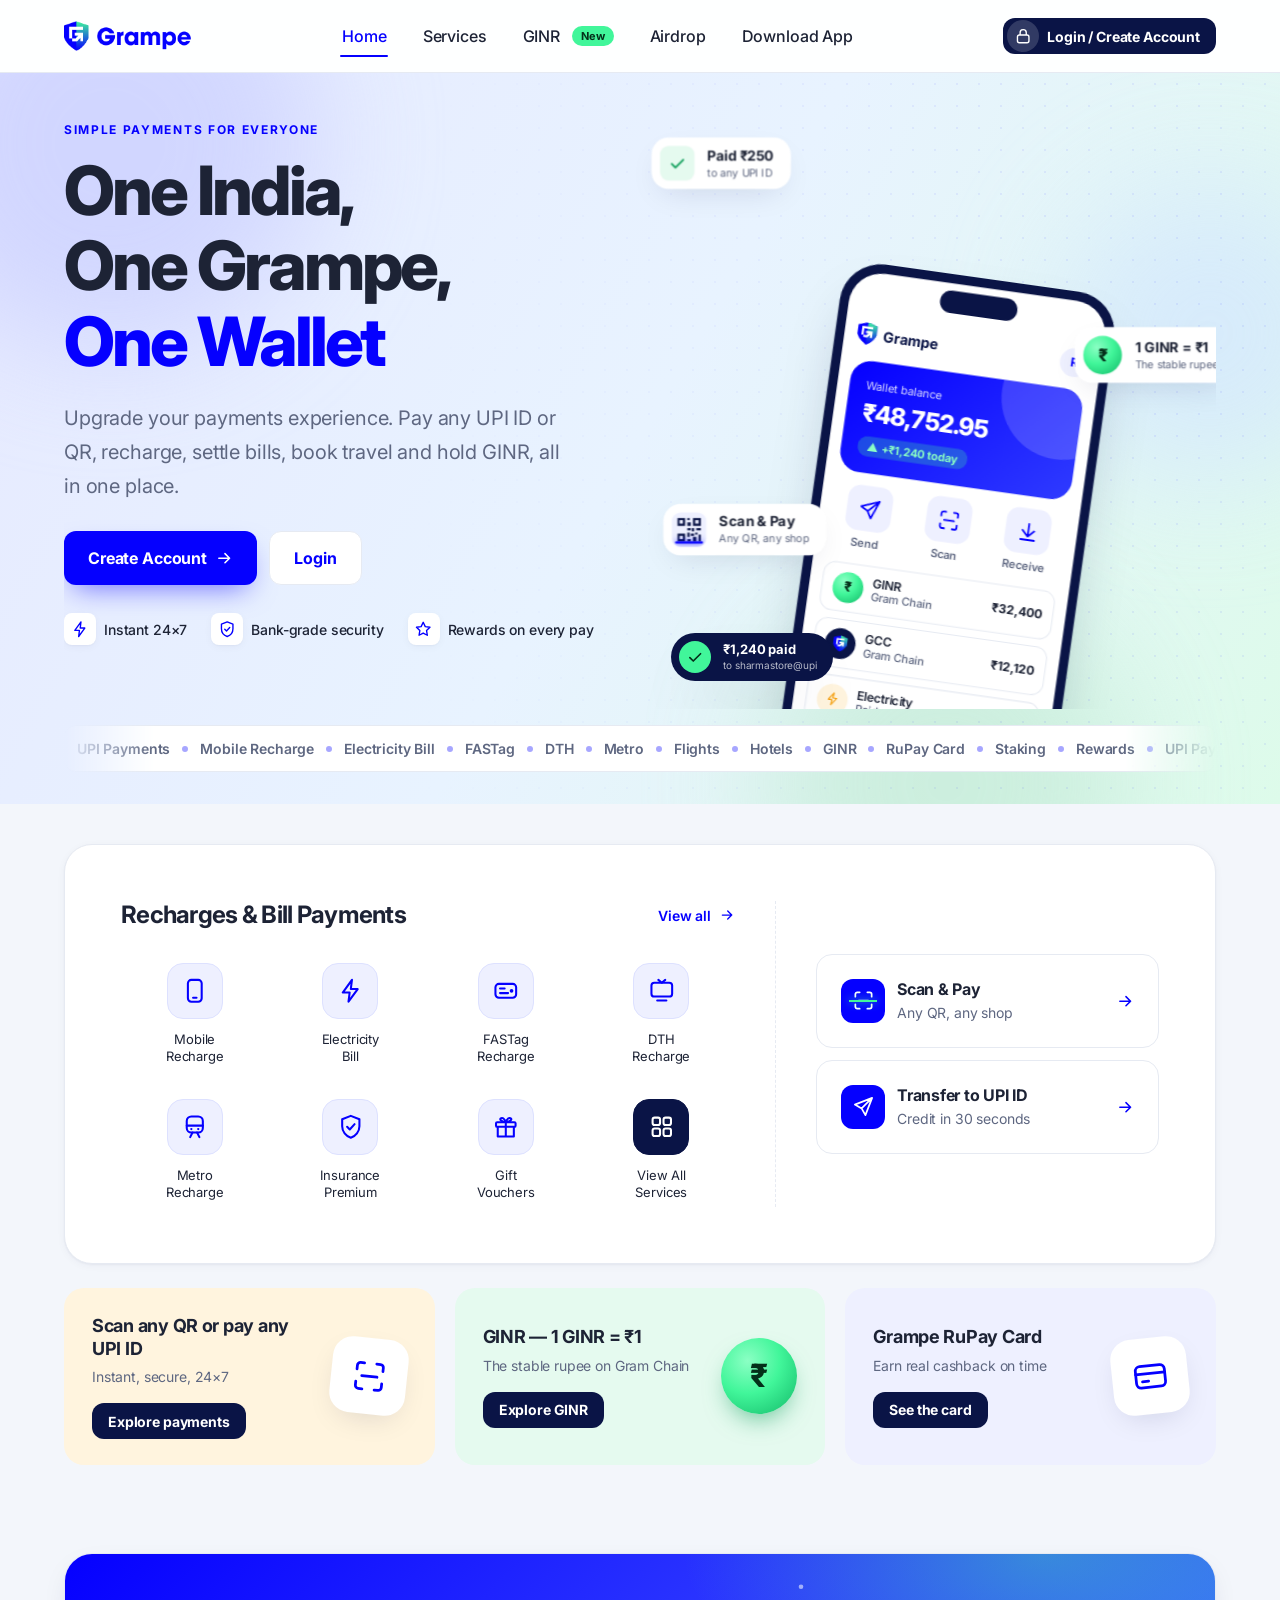
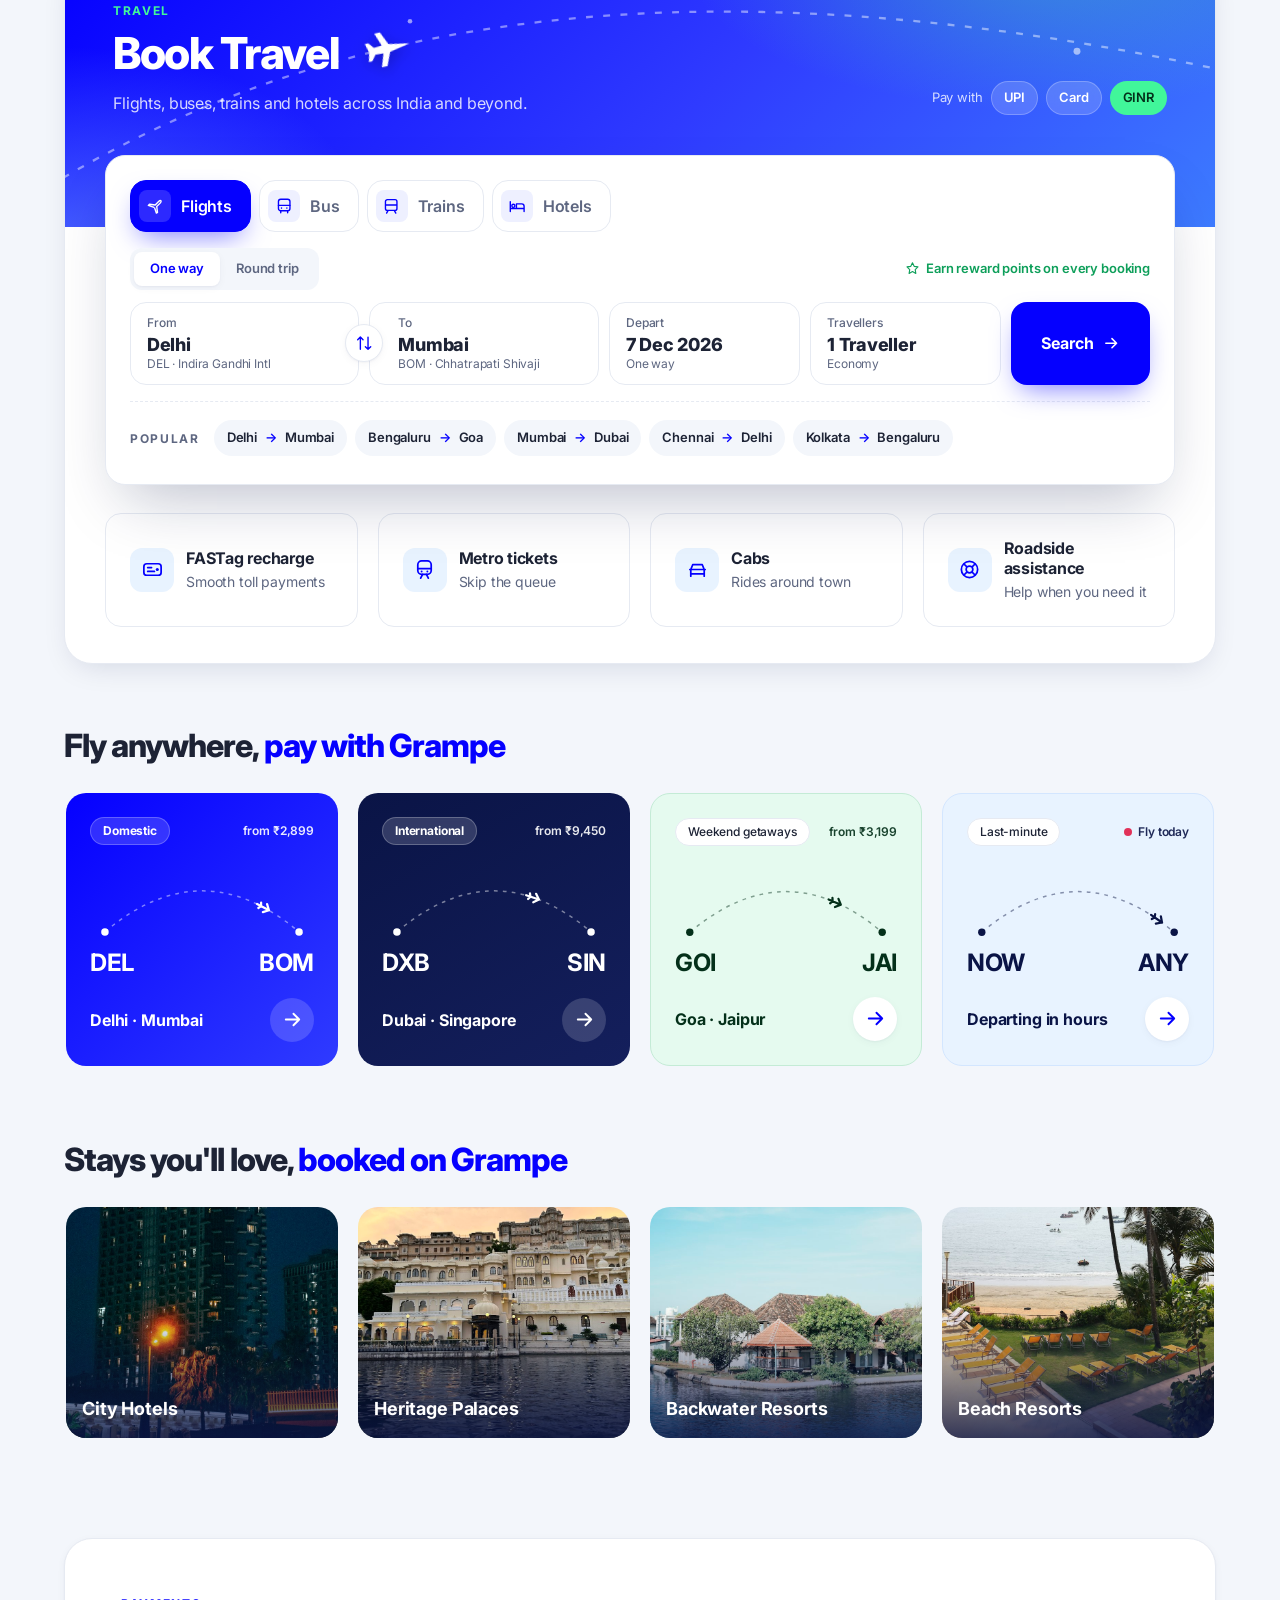
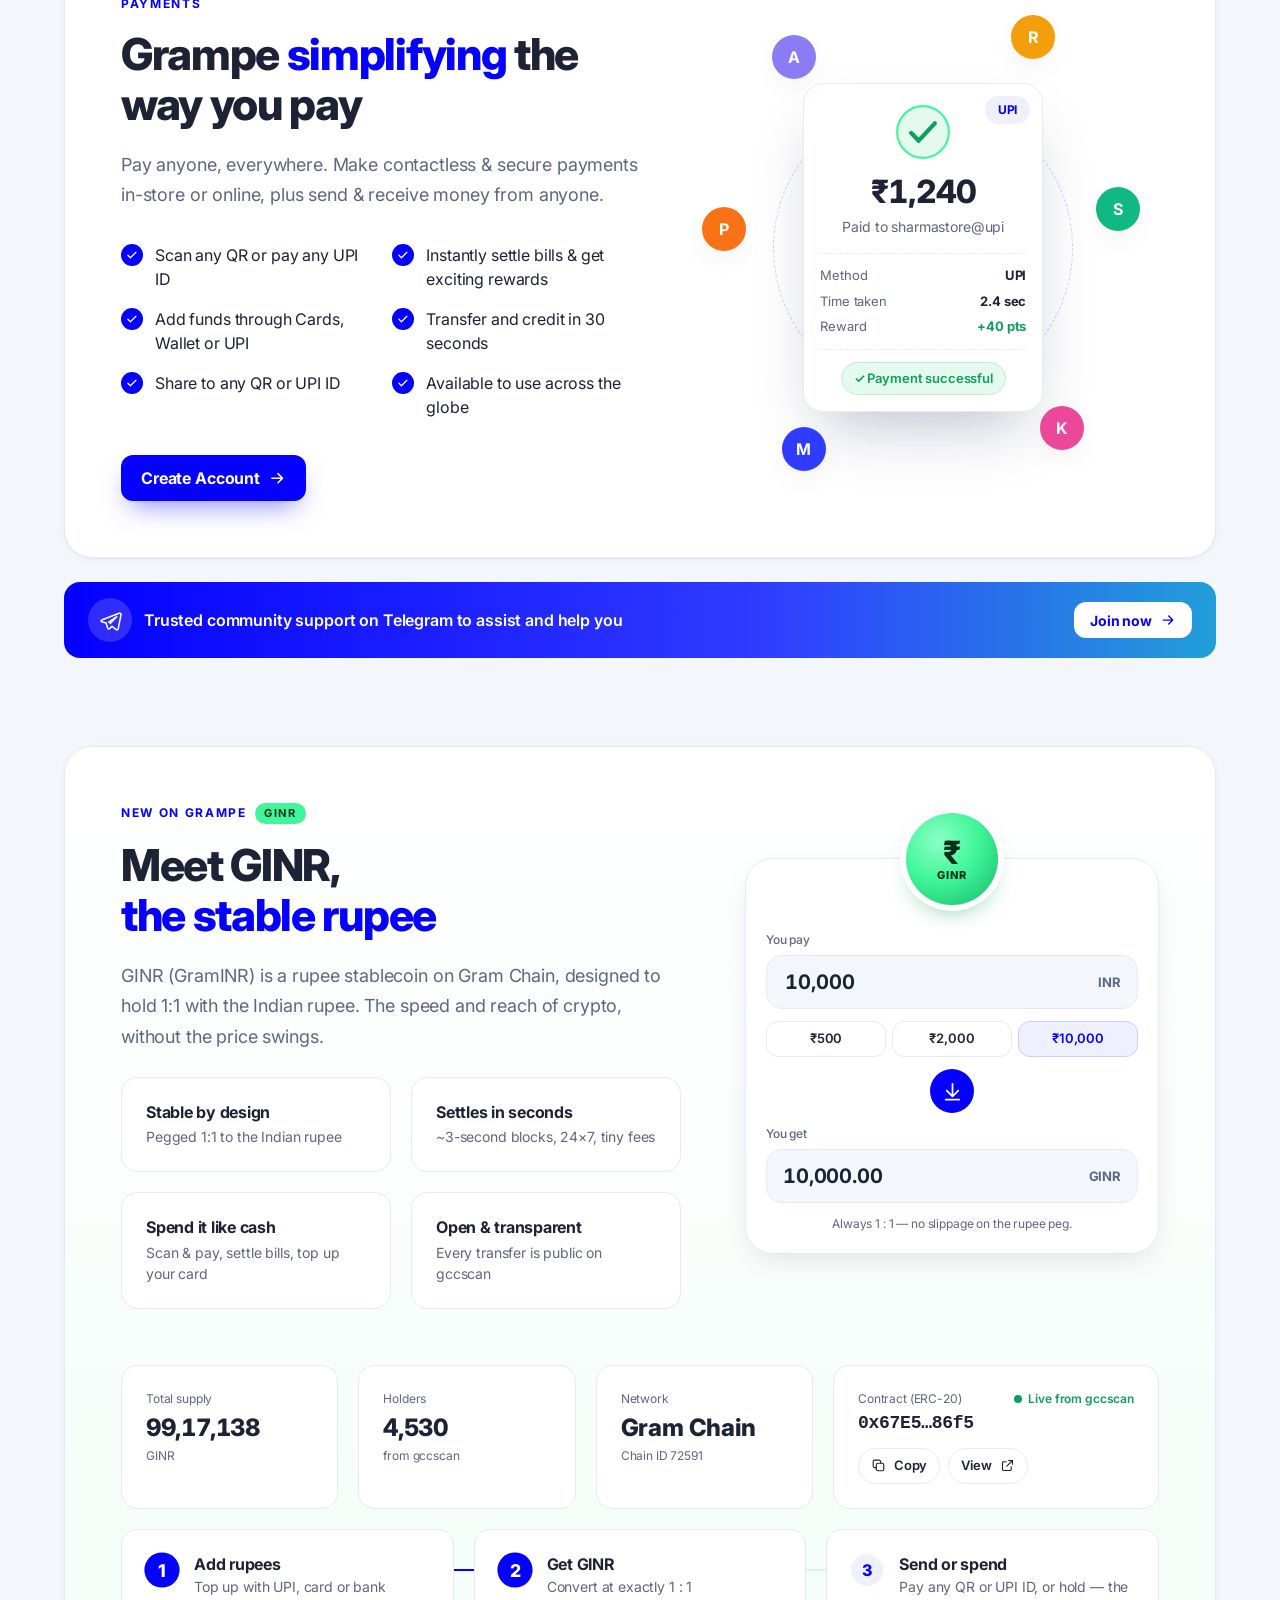
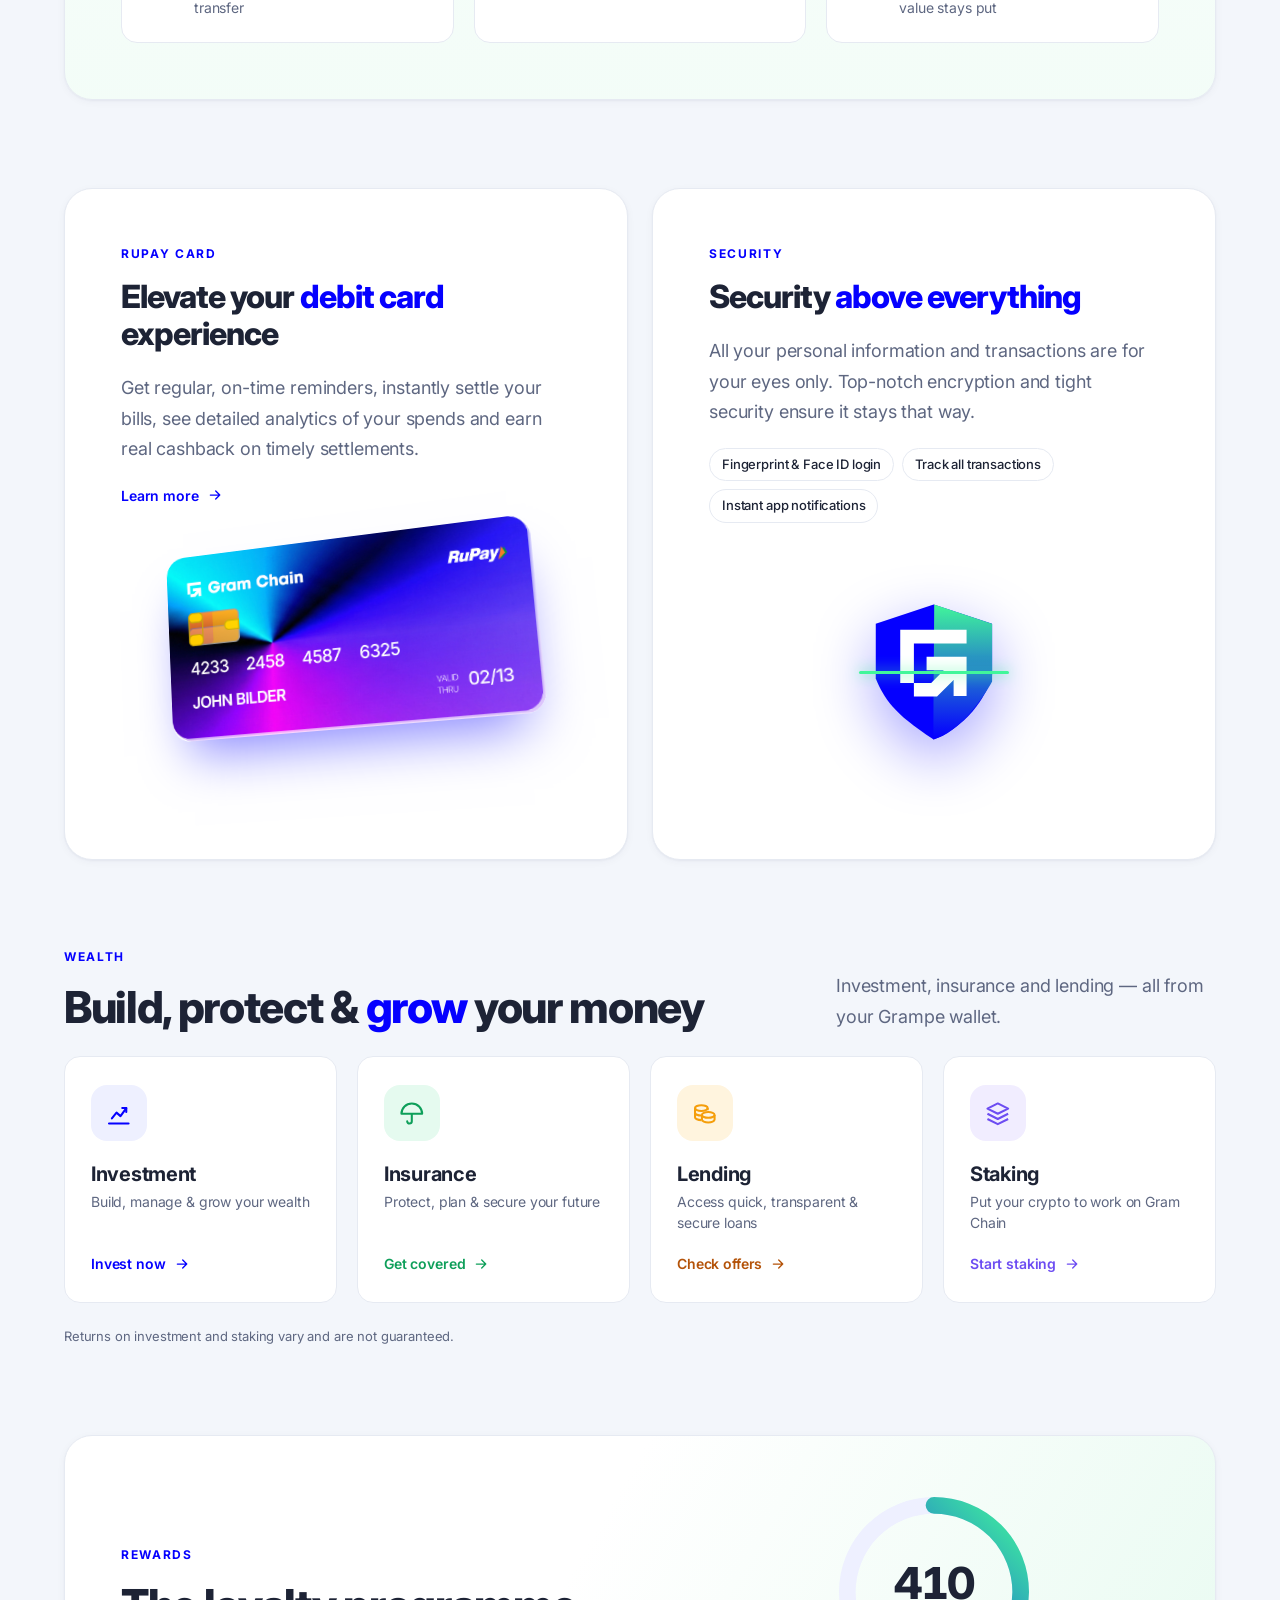
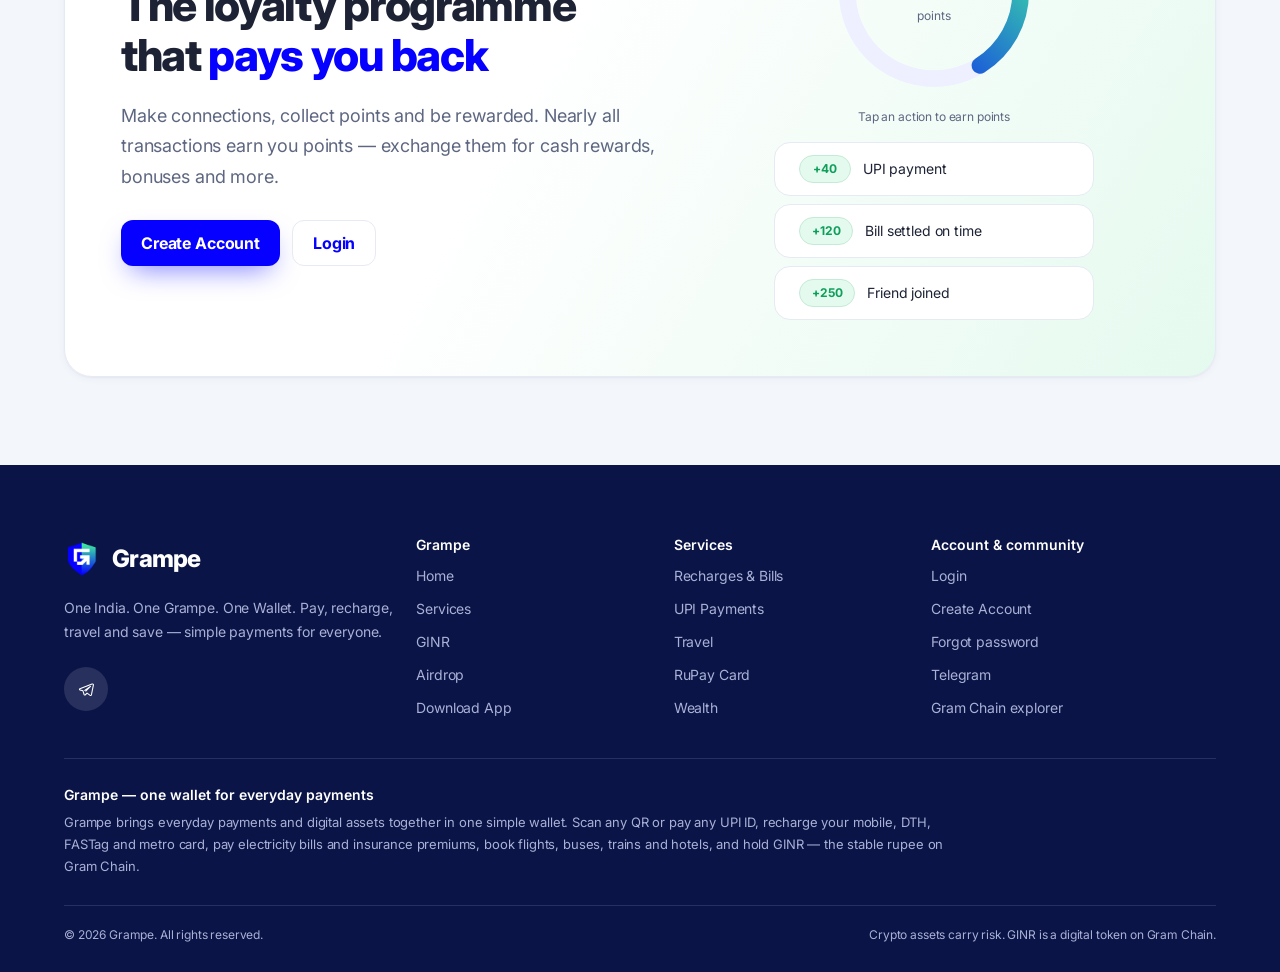
==== commit 2a604b02: "New Grampe logo and favicon - assets/img/grampe-logo.png: site header and dashboard sidebar - assets" ====
--- a/index.html
+++ b/index.html
@@ -12,7 +12,8 @@
   <meta property="og:title" content="Grampe Wallet | One India, One Grampe, One Wallet">
   <meta property="og:description" content="UPI payments, recharges, bills, travel and GINR, the stable rupee on Gram Chain, in one wallet.">
   <meta property="og:url" content="https://www.grampe.co/">
-  <link rel="icon" href="assets/img/shield.svg" type="image/svg+xml">
+  <link rel="icon" href="assets/img/favicon.png" type="image/png" sizes="48x48">
+  <link rel="apple-touch-icon" href="assets/img/favicon.png">
   <link rel="preconnect" href="https://fonts.googleapis.com">
   <link rel="preconnect" href="https://fonts.gstatic.com" crossorigin>
   <link href="https://fonts.googleapis.com/css2?family=Inter:wght@400;500;600;700;800&display=swap" rel="stylesheet">
@@ -24,7 +25,7 @@
 <body>
 
 <div class="preloader" id="preloader" aria-hidden="true">
-  <div class="pl-mark"><span class="pl-ring"></span><img src="assets/img/shield.svg" alt="" width="44" height="50"></div>
+  <div class="pl-mark"><span class="pl-ring"></span><img src="assets/img/favicon.png" alt="" width="48" height="48"></div>
   <div class="pl-bar"><i></i></div>
 </div>
 <script>setTimeout(function () { document.body.classList.add("is-loaded"); }, 3500);</script>
@@ -35,7 +36,7 @@
 <!-- ================= HEADER ================= -->
 <header class="site-header" id="header">
   <div class="container nav-wrap">
-    <a href="index.html" class="logo" aria-label="Grampe home"><img src="assets/img/logo.png" alt="Grampe" width="140" height="32"></a>
+    <a href="index.html" class="logo" aria-label="Grampe home"><img src="assets/img/grampe-logo.png" alt="Grampe" width="194" height="44"></a>
 
     <nav class="nav" id="nav" aria-label="Main">
       <span class="nav-ind" aria-hidden="true"></span>
@@ -462,7 +463,7 @@
   <div class="container">
     <div class="foot-grid">
       <div class="foot-brand">
-        <a href="index.html" class="logo-foot"><img src="assets/img/shield.svg" alt="" width="30" height="34"><span>Grampe</span></a>
+        <a href="index.html" class="logo-foot"><img src="assets/img/favicon.png" alt="" width="36" height="36"><span>Grampe</span></a>
         <p>One India. One Grampe. One Wallet. Pay, recharge, travel and save — simple payments for everyone.</p>
         <a class="icon-btn icon-btn-glass social" href="https://t.me/GramchainNetwork" target="_blank" rel="noopener" aria-label="Grampe on Telegram"><svg class="ico"><use href="assets/img/icons.svg#i-tg"/></svg></a>
       </div>
--- a/assets/css/tokens.css
+++ b/assets/css/tokens.css
@@ -47,6 +47,11 @@
   --avatar-1: #8B7CF6; --avatar-2: #F59E0B; --avatar-3: #10B981;
   --avatar-4: #EC4899; --avatar-5: #2F3BFF; --avatar-6: #F97316;
 
+  /* asset marks (dashboard) */
+  --asset-eth: #627EEA; --asset-bnb: #F3BA2F; --asset-ton: #0098EA;
+  --asset-usdt: #26A17B; --asset-xlm: #14181F; --asset-shop: #7B4DFF;
+  --gold-300: #F6D58A; --gold-600: #C9963A;   /* card chip */
+
   /* ---------- Colour: semantic (use these in components) ---------- */
   --color-bg: var(--gray-50);
   --color-surface: var(--white);
@@ -172,6 +177,18 @@
   --ring-primary: 0 0 0 4px rgba(5, 0, 255, .10);
   --ring-focus: 0 0 0 3px var(--color-primary);
 
+  /* ---------- shadcn/ui effect scale (used by dashboard/ui.css) ---------- */
+  --ui-radius: 10px;                 /* shadcn --radius: 0.625rem */
+  --ui-radius-sm: 6px;               /* calc(--radius - 4px) */
+  --ui-radius-md: 8px;               /* calc(--radius - 2px) */
+  --ui-radius-xl: 14px;              /* calc(--radius + 4px) */
+  --ui-shadow-xs: 0 1px 2px 0 rgba(0, 0, 0, .05);
+  --ui-shadow-sm: 0 1px 3px 0 rgba(0, 0, 0, .1), 0 1px 2px -1px rgba(0, 0, 0, .1);
+  --ui-shadow-md: 0 4px 6px -1px rgba(0, 0, 0, .1), 0 2px 4px -2px rgba(0, 0, 0, .1);
+  --ui-shadow-lg: 0 10px 15px -3px rgba(0, 0, 0, .1), 0 4px 6px -4px rgba(0, 0, 0, .1);
+  --ui-ring: 0 0 0 3px rgba(5, 0, 255, .18);   /* focus-visible ring, brand blue */
+  --ui-h-sm: 32px; --ui-h: 36px; --ui-h-lg: 40px;   /* h-8 / h-9 / h-10 */
+
   /* ---------- Motion ---------- */
   --ease: cubic-bezier(.2, .8, .2, 1);
   --spring: cubic-bezier(.34, 1.56, .64, 1);
--- a/assets/css/components.css
+++ b/assets/css/components.css
@@ -393,3 +393,92 @@
   .foot-group summary { pointer-events: none; }
   .foot-group summary h4 { margin-bottom: var(--space-3); }
 }
+
+/* ==========================================================
+   APP COMPONENTS (dashboard)
+   Input · Switch · Overlay (modal / drawer / sheet) · Toast
+   Skeleton · Stepper · OTP · Kbd · Empty state · Asset coins
+   ========================================================== */
+
+/* ---------- Input ---------- */
+.input-group { display: grid; gap: 6px; }
+.input-label { font-size: var(--fs-sm); font-weight: var(--fw-semibold); color: var(--color-text); }
+.input-wrap { position: relative; display: flex; align-items: center; gap: var(--space-2); min-height: var(--control-lg); padding: 0 var(--space-3) 0 var(--space-4); border: 1.5px solid var(--color-border); border-radius: var(--radius-md); background: var(--color-surface); transition: border-color var(--dur-fast), box-shadow var(--dur-fast); }
+.input-wrap:focus-within { border-color: var(--color-primary); box-shadow: var(--ring-primary); }
+.input-wrap.is-invalid { border-color: var(--color-danger); box-shadow: 0 0 0 4px rgba(225, 29, 72, .08); }
+.input-wrap.is-valid { border-color: var(--color-success); }
+.input { flex: 1; min-width: 0; width: 100%; min-height: calc(var(--control-lg) - 4px); padding: 0; border: 0; outline: none; background: none; font: inherit; font-size: var(--fs-base); color: var(--color-text); }
+.input::placeholder { color: var(--color-text-muted); opacity: .7; }
+.input-lg { font-size: var(--fs-2xl); font-weight: var(--fw-bold); letter-spacing: var(--ls-title); font-variant-numeric: tabular-nums; }
+.input-addon { flex: none; font-size: var(--fs-sm); font-weight: var(--fw-semibold); color: var(--color-text-muted); }
+.input-hint { font-size: var(--fs-xs); color: var(--color-text-muted); }
+.input-hint.is-error { color: var(--color-danger); }
+.input-hint.is-ok { color: var(--color-success); }
+select.input { appearance: none; cursor: pointer; }
+
+/* ---------- Switch ---------- */
+.switch { position: relative; display: inline-flex; flex: none; width: 46px; height: 28px; border-radius: var(--radius-pill); background: var(--gray-200); transition: background var(--dur-fast); }
+.switch::after { content: ""; position: absolute; top: 3px; left: 3px; width: 22px; height: 22px; border-radius: 50%; background: var(--white); box-shadow: var(--shadow-sm); transition: transform var(--dur) var(--spring); }
+.switch[aria-checked="true"] { background: var(--color-primary); }
+.switch[aria-checked="true"]::after { transform: translateX(18px); }
+
+/* ---------- Overlay: modal, drawer (right), sheet (bottom) ---------- */
+.overlay { position: fixed; inset: 0; z-index: 90; display: flex; background: rgba(10, 20, 70, .45); backdrop-filter: blur(3px); opacity: 0; visibility: hidden; transition: opacity var(--dur), visibility var(--dur); }
+.overlay.open { opacity: 1; visibility: visible; }
+.panel { position: relative; display: flex; flex-direction: column; max-height: 100%; background: var(--color-surface); box-shadow: var(--shadow-lg); transition: transform var(--dur) var(--ease); }
+.panel-head { display: flex; align-items: center; justify-content: space-between; gap: var(--space-3); padding: var(--space-5) var(--space-5) var(--space-3); }
+.panel-head h2 { font-size: var(--fs-xl); font-weight: var(--fw-bold); letter-spacing: var(--ls-heading); }
+.panel-body { padding: var(--space-2) var(--space-5) var(--space-5); overflow-y: auto; }
+.overlay-modal { align-items: center; justify-content: center; padding: var(--space-4); }
+.overlay-modal .panel { width: 100%; max-width: 440px; border-radius: var(--radius-xl); transform: translateY(16px) scale(.97); }
+.overlay-drawer { justify-content: flex-end; }
+.overlay-drawer .panel { width: 100%; max-width: 440px; height: 100%; transform: translateX(100%); }
+.overlay-sheet { align-items: flex-end; }
+.overlay-sheet .panel { width: 100%; max-height: 88dvh; border-radius: var(--radius-xl) var(--radius-xl) 0 0; padding-bottom: env(safe-area-inset-bottom); transform: translateY(100%); }
+.overlay.open .panel { transform: none; }
+@media (max-width: 639px) {
+  /* drawers and modals become bottom sheets on phones */
+  .overlay-drawer, .overlay-modal { align-items: flex-end; justify-content: stretch; padding: 0; }
+  .overlay-drawer .panel, .overlay-modal .panel { max-width: none; height: auto; max-height: 90dvh; border-radius: var(--radius-xl) var(--radius-xl) 0 0; transform: translateY(100%); padding-bottom: env(safe-area-inset-bottom); }
+  .overlay .panel::before { content: ""; align-self: center; width: 40px; height: 4px; margin-top: var(--space-2); border-radius: var(--radius-pill); background: var(--gray-200); }
+}
+
+/* ---------- Toast ---------- */
+.toasts { position: fixed; left: 50%; bottom: var(--space-6); z-index: 120; display: grid; gap: var(--space-2); width: max-content; max-width: calc(100vw - 32px); transform: translateX(-50%); pointer-events: none; }
+.toast-item { display: flex; align-items: center; gap: var(--space-3); padding: var(--space-3) var(--space-4) var(--space-3) var(--space-3); border-radius: var(--radius-md); background: var(--color-dark); color: var(--white); font-size: var(--fs-md); font-weight: var(--fw-medium); box-shadow: var(--shadow-lg); animation: toastIn var(--dur) var(--spring); }
+.toast-item.out { animation: toastOut var(--dur) var(--ease) forwards; }
+@keyframes toastIn { from { opacity: 0; transform: translateY(16px) scale(.95); } }
+@keyframes toastOut { to { opacity: 0; transform: translateY(8px); } }
+
+/* ---------- Skeleton ---------- */
+.skeleton { border-radius: var(--radius-sm); background: linear-gradient(90deg, var(--gray-200) 0%, var(--gray-50) 50%, var(--gray-200) 100%); background-size: 200% 100%; animation: shimmer 1.2s linear infinite; }
+@keyframes shimmer { to { background-position: -200% 0; } }
+
+/* ---------- Stepper ---------- */
+.stepper { display: flex; align-items: center; gap: var(--space-2); font-size: var(--fs-sm); font-weight: var(--fw-semibold); color: var(--color-text-muted); }
+.stepper li { display: flex; align-items: center; gap: var(--space-2); }
+.stepper li + li::before { content: ""; width: 20px; height: 2px; border-radius: 2px; background: var(--color-border); }
+.stepper .step-dot { width: 24px; height: 24px; border-radius: 50%; display: grid; place-items: center; font-size: var(--fs-xs); background: var(--color-bg); border: 1px solid var(--color-border); transition: background var(--dur), color var(--dur); }
+.stepper li.is-done .step-dot, .stepper li.is-current .step-dot { background: var(--color-primary); border-color: var(--color-primary); color: var(--white); }
+.stepper li.is-current { color: var(--color-text); }
+
+/* ---------- OTP boxes ---------- */
+.otp { display: grid; grid-template-columns: repeat(6, 1fr); gap: var(--space-2); }
+.otp input { width: 100%; aspect-ratio: 1 / 1.15; border: 1.5px solid var(--color-border); border-radius: var(--radius-sm); background: var(--color-surface); text-align: center; font: inherit; font-size: var(--fs-2xl); font-weight: var(--fw-bold); color: var(--color-text); outline: none; transition: border-color var(--dur-fast), box-shadow var(--dur-fast); }
+.otp input:focus { border-color: var(--color-primary); box-shadow: var(--ring-primary); }
+.otp input.filled { border-color: var(--color-border-strong); background: var(--color-primary-soft); }
+.otp.shake { animation: shake .4s; }
+@keyframes shake { 20%, 60% { transform: translateX(-6px); } 40%, 80% { transform: translateX(6px); } }
+
+/* ---------- Kbd + empty state ---------- */
+.kbd { display: inline-flex; align-items: center; min-width: 22px; height: 22px; padding: 0 6px; border-radius: 6px; border: 1px solid var(--color-border); background: var(--color-surface); font-size: var(--fs-2xs); font-weight: var(--fw-semibold); color: var(--color-text-muted); }
+.empty { display: grid; justify-items: center; gap: var(--space-3); padding: var(--space-10) var(--space-5); text-align: center; }
+
+/* ---------- Asset coins (extends .coin) ---------- */
+.coin-eth { background: var(--asset-eth); color: var(--white); }
+.coin-bnb { background: var(--asset-bnb); color: var(--navy-900); }
+.coin-ton { background: var(--asset-ton); color: var(--white); }
+.coin-usdt { background: var(--asset-usdt); color: var(--white); }
+.coin-xlm { background: var(--asset-xlm); color: var(--white); }
+.coin-shop { background: var(--asset-shop); color: var(--white); }
+.coin-xl { width: 44px; height: 44px; font-size: var(--fs-base); }
